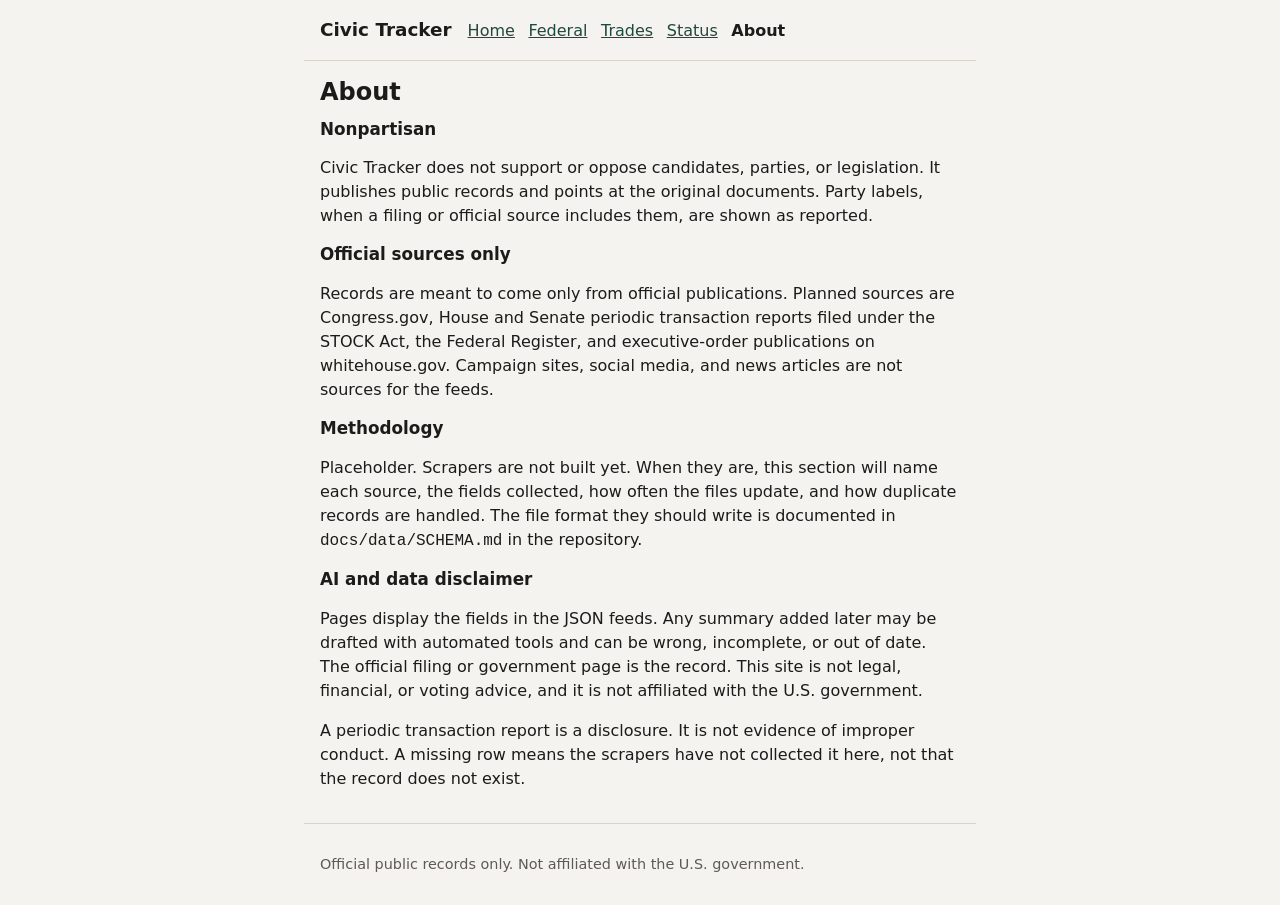
==== docs/about.html @ 80ff7482 "Add home and about pages. Home links to the feeds. About states the nonpartisan, official-sources, a" ====
<!DOCTYPE html>
<html lang="en">
<head>
  <meta charset="utf-8">
  <meta name="viewport" content="width=device-width, initial-scale=1">
  <title>About</title>
  <link rel="stylesheet" href="css/site.css">
</head>
<body data-page-title="About">
  <header class="site-header wrap">
    <a class="site-name" href="index.html" data-site-name></a>
    <nav aria-label="Primary">
      <a href="index.html">Home</a>
      <a href="federal.html">Federal</a>
      <a href="trades.html">Trades</a>
      <a href="status.html">Status</a>
      <a href="about.html" aria-current="page">About</a>
    </nav>
  </header>
  <main class="wrap">
    <h1>About</h1>

    <h2>Nonpartisan</h2>
    <p><span data-site-name></span> does not support or oppose candidates, parties, or legislation. It publishes public records and points at the original documents. Party labels, when a filing or official source includes them, are shown as reported.</p>

    <h2>Official sources only</h2>
    <p>Records are meant to come only from official publications. Planned sources are Congress.gov, House and Senate periodic transaction reports filed under the STOCK Act, the Federal Register, and executive-order publications on whitehouse.gov. Campaign sites, social media, and news articles are not sources for the feeds.</p>

    <h2>Methodology</h2>
    <p>Placeholder. Scrapers are not built yet. When they are, this section will name each source, the fields collected, how often the files update, and how duplicate records are handled. The file format they should write is documented in <code>docs/data/SCHEMA.md</code> in the repository.</p>

    <h2>AI and data disclaimer</h2>
    <p>Pages display the fields in the JSON feeds. Any summary added later may be drafted with automated tools and can be wrong, incomplete, or out of date. The official filing or government page is the record. This site is not legal, financial, or voting advice, and it is not affiliated with the U.S. government.</p>
    <p>A periodic transaction report is a disclosure. It is not evidence of improper conduct. A missing row means the scrapers have not collected it here, not that the record does not exist.</p>
  </main>
  <footer class="site-footer wrap">
    <p>Official public records only. Not affiliated with the U.S. government.</p>
  </footer>
  <script src="js/config.js"></script>
  <script src="js/common.js"></script>
</body>
</html>
---- docs/css/site.css ----
:root {
  --bg: #f4f3ef;
  --ink: #1c1b19;
  --muted: #5e5a54;
  --line: #d8d3cb;
  --card: #fff;
  --accent: #1d4a3c;
}

* {
  box-sizing: border-box;
}

body {
  margin: 0;
  font: 16px/1.5 system-ui, -apple-system, "Segoe UI", Roboto, Helvetica, Arial, sans-serif;
  color: var(--ink);
  background: var(--bg);
}

a {
  color: var(--accent);
}

a:focus-visible,
button:focus-visible,
input:focus-visible,
select:focus-visible {
  outline: 2px solid var(--accent);
  outline-offset: 2px;
}

.wrap {
  max-width: 42rem;
  margin: 0 auto;
  padding: 1rem;
}

.site-header {
  display: flex;
  flex-wrap: wrap;
  gap: 0.4rem 1rem;
  align-items: baseline;
  border-bottom: 1px solid var(--line);
}

.site-name {
  font-weight: 700;
  font-size: 1.15rem;
  color: inherit;
  text-decoration: none;
}

nav {
  display: flex;
  flex-wrap: wrap;
  gap: 0.35rem 0.85rem;
}

nav a[aria-current="page"] {
  font-weight: 700;
  color: inherit;
  text-decoration: none;
}

h1 {
  font-size: 1.5rem;
  line-height: 1.25;
  margin: 0 0 0.75rem;
}

h2 {
  font-size: 1.05rem;
  line-height: 1.3;
  margin: 0 0 0.35rem;
}

.lead,
.note,
.meta {
  color: var(--muted);
}

.filters {
  display: grid;
  gap: 0.75rem;
  margin: 1rem 0;
}

@media (min-width: 40rem) {
  .filters.cols-2 {
    grid-template-columns: 1fr 1fr;
  }

  .filters .wide {
    grid-column: 1 / -1;
  }
}

label {
  display: grid;
  gap: 0.25rem;
  font-size: 0.9rem;
}

input,
select {
  font: inherit;
  width: 100%;
  padding: 0.45rem 0.5rem;
  border: 1px solid var(--line);
  border-radius: 2px;
  background: #fff;
  color: inherit;
}

.card,
.empty {
  background: var(--card);
  border: 1px solid var(--line);
  padding: 0.75rem 1rem;
  margin: 0.75rem 0;
}

.empty {
  border-style: dashed;
}

.link-list {
  padding-left: 1.2rem;
}

table {
  width: 100%;
  border-collapse: collapse;
  background: #fff;
  font-size: 0.95rem;
}

th,
td {
  text-align: left;
  vertical-align: top;
  padding: 0.45rem 0.5rem;
  border-bottom: 1px solid var(--line);
}

.site-footer {
  border-top: 1px solid var(--line);
  color: var(--muted);
  font-size: 0.9rem;
}

.error {
  color: #8a2a22;
}
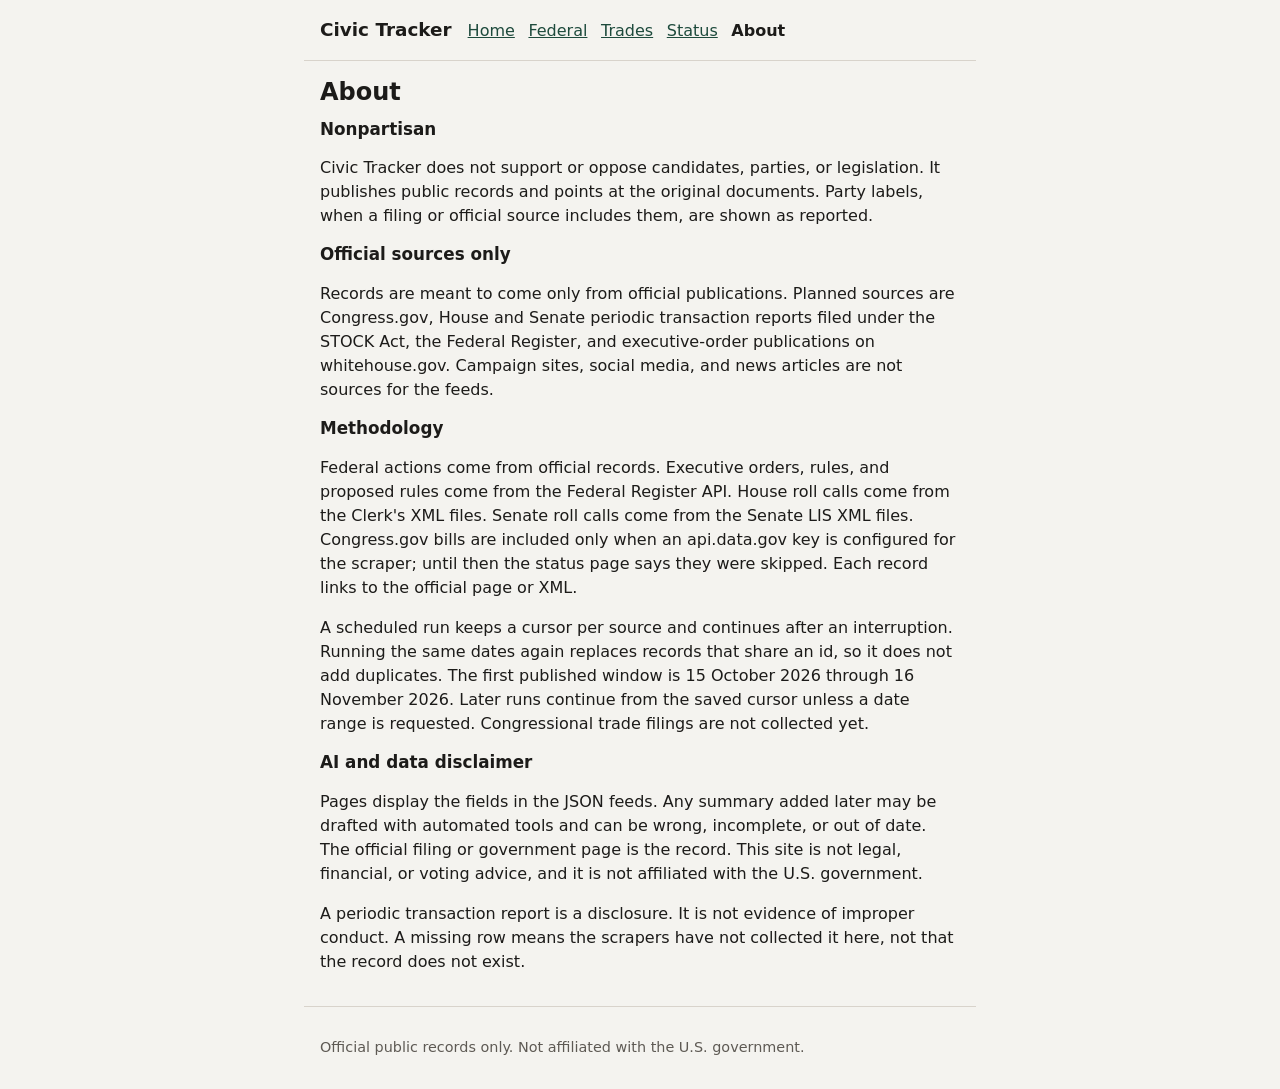
==== commit a48ad155: "MILESTONE: federal actions scraper, live-tested. Collect Federal Register rules and executive orders" ====
--- a/docs/about.html
+++ b/docs/about.html
@@ -5,6 +5,7 @@
   <meta name="viewport" content="width=device-width, initial-scale=1">
   <title>About</title>
   <link rel="stylesheet" href="css/site.css">
+  <link rel="icon" href="favicon.svg" type="image/svg+xml">
 </head>
 <body data-page-title="About">
   <header class="site-header wrap">
@@ -18,6 +19,7 @@
     </nav>
   </header>
   <main class="wrap">
+    <noscript><p class="empty">JavaScript is required to fill in the site name.</p></noscript>
     <h1>About</h1>
 
     <h2>Nonpartisan</h2>
@@ -27,7 +29,8 @@
     <p>Records are meant to come only from official publications. Planned sources are Congress.gov, House and Senate periodic transaction reports filed under the STOCK Act, the Federal Register, and executive-order publications on whitehouse.gov. Campaign sites, social media, and news articles are not sources for the feeds.</p>
 
     <h2>Methodology</h2>
-    <p>Placeholder. Scrapers are not built yet. When they are, this section will name each source, the fields collected, how often the files update, and how duplicate records are handled. The file format they should write is documented in <code>docs/data/SCHEMA.md</code> in the repository.</p>
+    <p>Federal actions come from official records. Executive orders, rules, and proposed rules come from the Federal Register API. House roll calls come from the Clerk's XML files. Senate roll calls come from the Senate LIS XML files. Congress.gov bills are included only when an api.data.gov key is configured for the scraper; until then the status page says they were skipped. Each record links to the official page or XML.</p>
+    <p>A scheduled run keeps a cursor per source and continues after an interruption. Running the same dates again replaces records that share an id, so it does not add duplicates. The first published window is 15 October 2026 through 16 November 2026. Later runs continue from the saved cursor unless a date range is requested. Congressional trade filings are not collected yet.</p>
 
     <h2>AI and data disclaimer</h2>
     <p>Pages display the fields in the JSON feeds. Any summary added later may be drafted with automated tools and can be wrong, incomplete, or out of date. The official filing or government page is the record. This site is not legal, financial, or voting advice, and it is not affiliated with the U.S. government.</p>
--- a/docs/css/site.css
+++ b/docs/css/site.css
@@ -20,6 +20,10 @@
 
 a {
   color: var(--accent);
+}
+
+code {
+  overflow-wrap: anywhere;
 }
 
 a:focus-visible,
@@ -91,10 +95,6 @@
   .filters.cols-2 {
     grid-template-columns: 1fr 1fr;
   }
-
-  .filters .wide {
-    grid-column: 1 / -1;
-  }
 }
 
 label {
@@ -130,6 +130,10 @@
   padding-left: 1.2rem;
 }
 
+.table-scroll {
+  overflow-x: auto;
+}
+
 table {
   width: 100%;
   border-collapse: collapse;
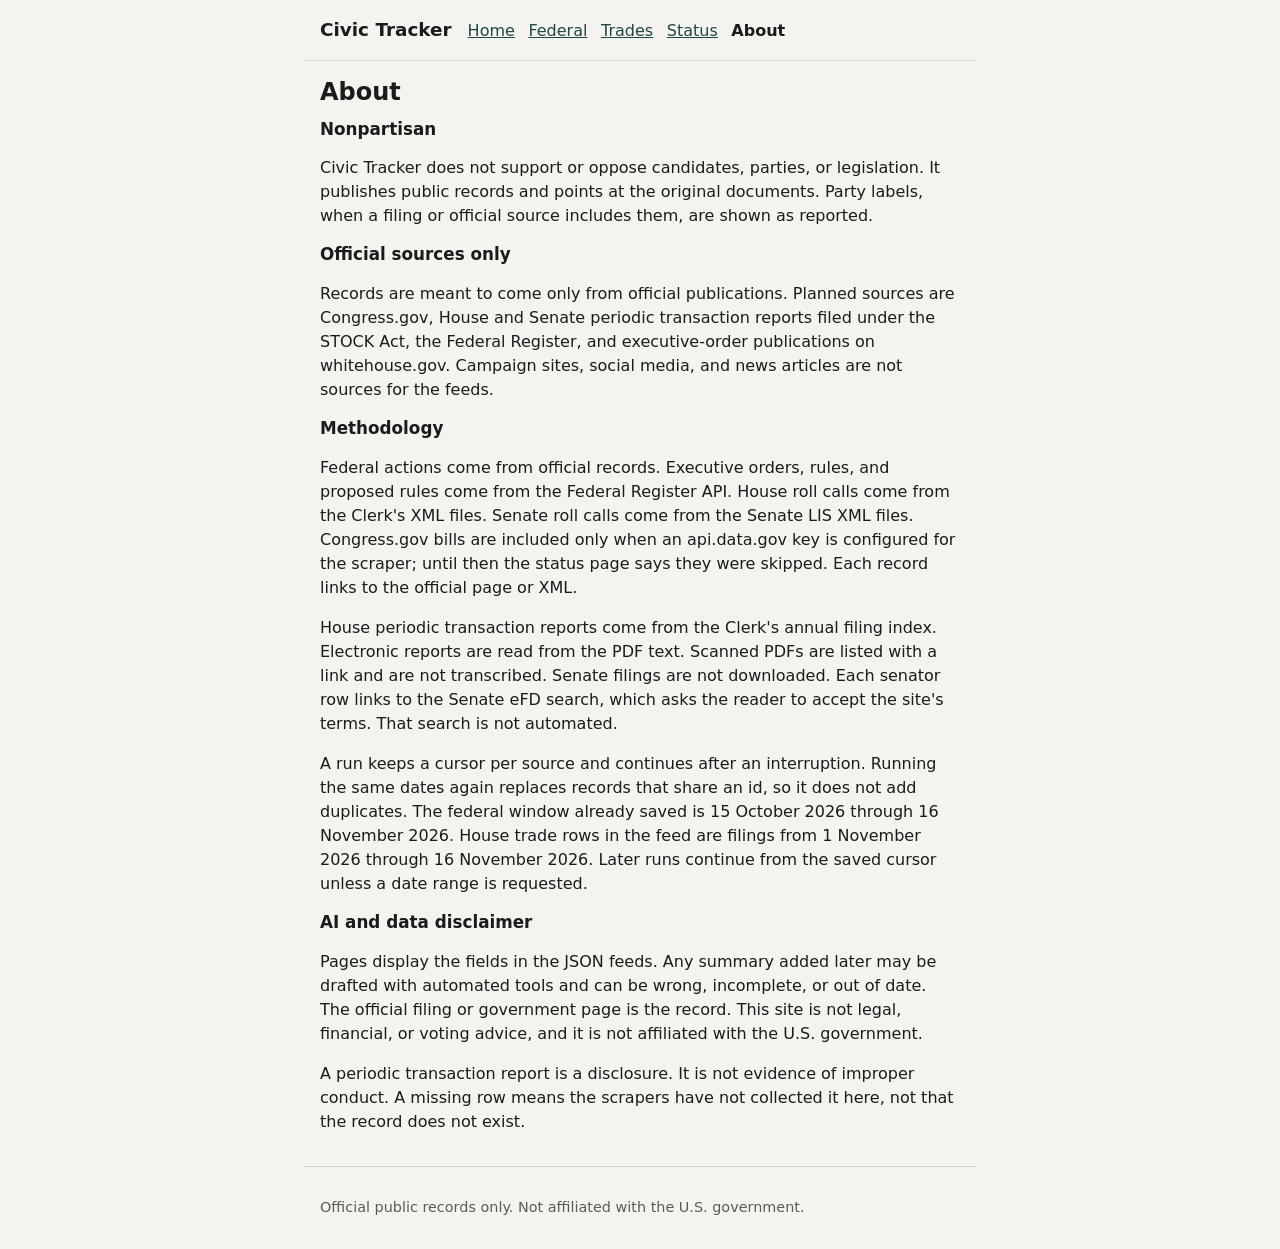
==== commit 578dc224: "Add House trade filings and Senate eFD links. Electronic House periodic transaction reports are pars" ====
--- a/docs/about.html
+++ b/docs/about.html
@@ -30,7 +30,8 @@
 
     <h2>Methodology</h2>
     <p>Federal actions come from official records. Executive orders, rules, and proposed rules come from the Federal Register API. House roll calls come from the Clerk's XML files. Senate roll calls come from the Senate LIS XML files. Congress.gov bills are included only when an api.data.gov key is configured for the scraper; until then the status page says they were skipped. Each record links to the official page or XML.</p>
-    <p>A scheduled run keeps a cursor per source and continues after an interruption. Running the same dates again replaces records that share an id, so it does not add duplicates. The first published window is 15 October 2026 through 16 November 2026. Later runs continue from the saved cursor unless a date range is requested. Congressional trade filings are not collected yet.</p>
+    <p>House periodic transaction reports come from the Clerk's annual filing index. Electronic reports are read from the PDF text. Scanned PDFs are listed with a link and are not transcribed. Senate filings are not downloaded. Each senator row links to the Senate eFD search, which asks the reader to accept the site's terms. That search is not automated.</p>
+    <p>A run keeps a cursor per source and continues after an interruption. Running the same dates again replaces records that share an id, so it does not add duplicates. The federal window already saved is 15 October 2026 through 16 November 2026. House trade rows in the feed are filings from 1 November 2026 through 16 November 2026. Later runs continue from the saved cursor unless a date range is requested.</p>
 
     <h2>AI and data disclaimer</h2>
     <p>Pages display the fields in the JSON feeds. Any summary added later may be drafted with automated tools and can be wrong, incomplete, or out of date. The official filing or government page is the record. This site is not legal, financial, or voting advice, and it is not affiliated with the U.S. government.</p>
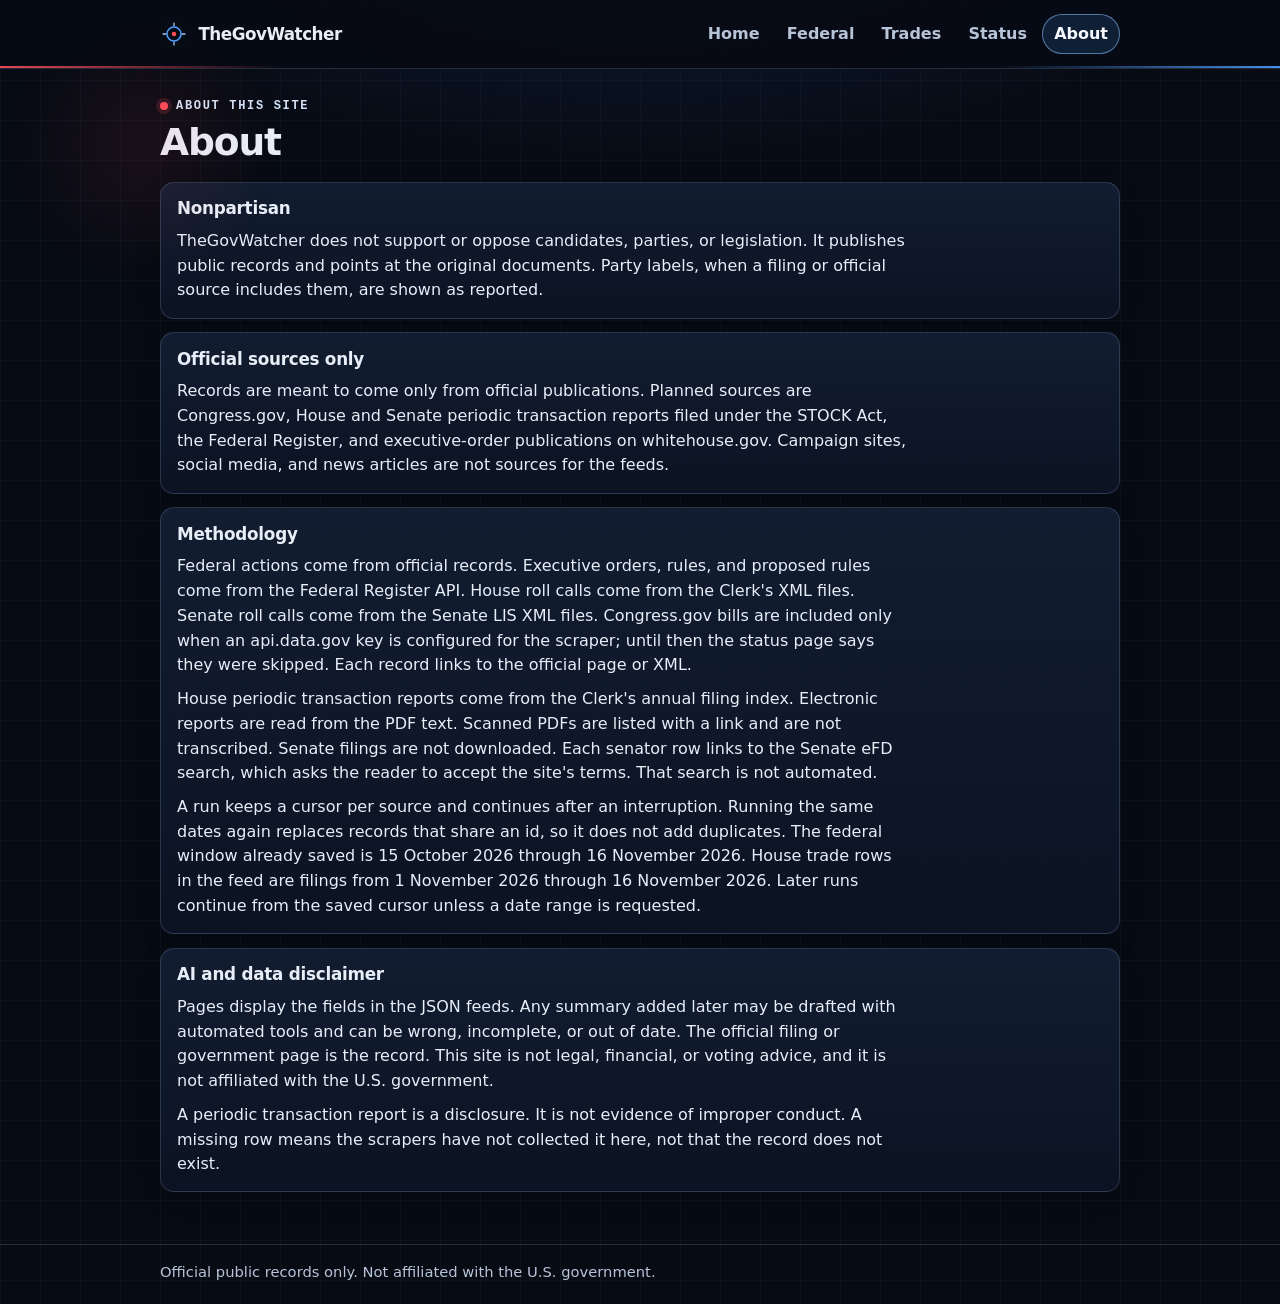
==== commit e30b7507: "Redesign the public site with a dark TheGovWatcher theme. Add a sticky header, mobile menu, and high" ====
--- a/docs/about.html
+++ b/docs/about.html
@@ -3,44 +3,67 @@
 <head>
   <meta charset="utf-8">
   <meta name="viewport" content="width=device-width, initial-scale=1">
+  <meta name="color-scheme" content="dark">
+  <meta name="theme-color" content="#070b14">
   <title>About</title>
   <link rel="stylesheet" href="css/site.css">
   <link rel="icon" href="favicon.svg" type="image/svg+xml">
 </head>
 <body data-page-title="About">
-  <header class="site-header wrap">
-    <a class="site-name" href="index.html" data-site-name></a>
-    <nav aria-label="Primary">
-      <a href="index.html">Home</a>
-      <a href="federal.html">Federal</a>
-      <a href="trades.html">Trades</a>
-      <a href="status.html">Status</a>
-      <a href="about.html" aria-current="page">About</a>
-    </nav>
+  <a class="skip-link" href="#main">Skip to content</a>
+  <header class="site-header">
+    <div class="shell bar">
+      <a class="brand" href="index.html">
+        <img class="brand-mark" src="favicon.svg" alt="" width="28" height="28">
+        <span class="site-name" data-site-name>TheGovWatcher</span>
+      </a>
+      <button class="nav-toggle" type="button" aria-expanded="false" aria-controls="site-nav">
+        <span class="nav-toggle-icon" aria-hidden="true"><span></span><span></span><span></span></span>
+        <span class="label-closed">Menu</span>
+        <span class="label-open">Close</span>
+      </button>
+      <nav id="site-nav" aria-label="Primary">
+        <a href="index.html">Home</a>
+        <a href="federal.html">Federal</a>
+        <a href="trades.html">Trades</a>
+        <a href="status.html">Status</a>
+        <a href="about.html" aria-current="page">About</a>
+      </nav>
+    </div>
   </header>
-  <main class="wrap">
+  <main id="main" class="shell" tabindex="-1">
     <noscript><p class="empty">JavaScript is required to fill in the site name.</p></noscript>
+    <p class="eyebrow"><span class="dot" aria-hidden="true"></span> About this site</p>
     <h1>About</h1>
-
-    <h2>Nonpartisan</h2>
-    <p><span data-site-name></span> does not support or oppose candidates, parties, or legislation. It publishes public records and points at the original documents. Party labels, when a filing or official source includes them, are shown as reported.</p>
-
-    <h2>Official sources only</h2>
-    <p>Records are meant to come only from official publications. Planned sources are Congress.gov, House and Senate periodic transaction reports filed under the STOCK Act, the Federal Register, and executive-order publications on whitehouse.gov. Campaign sites, social media, and news articles are not sources for the feeds.</p>
-
-    <h2>Methodology</h2>
-    <p>Federal actions come from official records. Executive orders, rules, and proposed rules come from the Federal Register API. House roll calls come from the Clerk's XML files. Senate roll calls come from the Senate LIS XML files. Congress.gov bills are included only when an api.data.gov key is configured for the scraper; until then the status page says they were skipped. Each record links to the official page or XML.</p>
-    <p>House periodic transaction reports come from the Clerk's annual filing index. Electronic reports are read from the PDF text. Scanned PDFs are listed with a link and are not transcribed. Senate filings are not downloaded. Each senator row links to the Senate eFD search, which asks the reader to accept the site's terms. That search is not automated.</p>
-    <p>A run keeps a cursor per source and continues after an interruption. Running the same dates again replaces records that share an id, so it does not add duplicates. The federal window already saved is 15 October 2026 through 16 November 2026. House trade rows in the feed are filings from 1 November 2026 through 16 November 2026. Later runs continue from the saved cursor unless a date range is requested.</p>
-
-    <h2>AI and data disclaimer</h2>
-    <p>Pages display the fields in the JSON feeds. Any summary added later may be drafted with automated tools and can be wrong, incomplete, or out of date. The official filing or government page is the record. This site is not legal, financial, or voting advice, and it is not affiliated with the U.S. government.</p>
-    <p>A periodic transaction report is a disclosure. It is not evidence of improper conduct. A missing row means the scrapers have not collected it here, not that the record does not exist.</p>
+    <div class="panels">
+      <section class="panel">
+        <h2>Nonpartisan</h2>
+        <p><span data-site-name>TheGovWatcher</span> does not support or oppose candidates, parties, or legislation. It publishes public records and points at the original documents. Party labels, when a filing or official source includes them, are shown as reported.</p>
+      </section>
+      <section class="panel">
+        <h2>Official sources only</h2>
+        <p>Records are meant to come only from official publications. Planned sources are Congress.gov, House and Senate periodic transaction reports filed under the STOCK Act, the Federal Register, and executive-order publications on whitehouse.gov. Campaign sites, social media, and news articles are not sources for the feeds.</p>
+      </section>
+      <section class="panel">
+        <h2>Methodology</h2>
+        <p>Federal actions come from official records. Executive orders, rules, and proposed rules come from the Federal Register API. House roll calls come from the Clerk's XML files. Senate roll calls come from the Senate LIS XML files. Congress.gov bills are included only when an api.data.gov key is configured for the scraper; until then the status page says they were skipped. Each record links to the official page or XML.</p>
+        <p>House periodic transaction reports come from the Clerk's annual filing index. Electronic reports are read from the PDF text. Scanned PDFs are listed with a link and are not transcribed. Senate filings are not downloaded. Each senator row links to the Senate eFD search, which asks the reader to accept the site's terms. That search is not automated.</p>
+        <p>A run keeps a cursor per source and continues after an interruption. Running the same dates again replaces records that share an id, so it does not add duplicates. The federal window already saved is 15 October 2026 through 16 November 2026. House trade rows in the feed are filings from 1 November 2026 through 16 November 2026. Later runs continue from the saved cursor unless a date range is requested.</p>
+      </section>
+      <section class="panel">
+        <h2>AI and data disclaimer</h2>
+        <p>Pages display the fields in the JSON feeds. Any summary added later may be drafted with automated tools and can be wrong, incomplete, or out of date. The official filing or government page is the record. This site is not legal, financial, or voting advice, and it is not affiliated with the U.S. government.</p>
+        <p>A periodic transaction report is a disclosure. It is not evidence of improper conduct. A missing row means the scrapers have not collected it here, not that the record does not exist.</p>
+      </section>
+    </div>
   </main>
-  <footer class="site-footer wrap">
-    <p>Official public records only. Not affiliated with the U.S. government.</p>
+  <footer class="site-footer">
+    <div class="shell">
+      <p>Official public records only. Not affiliated with the U.S. government.</p>
+    </div>
   </footer>
   <script src="js/config.js"></script>
   <script src="js/common.js"></script>
+  <script src="js/nav.js"></script>
 </body>
 </html>
--- a/docs/css/site.css
+++ b/docs/css/site.css
@@ -1,25 +1,58 @@
 :root {
-  --bg: #f4f3ef;
-  --ink: #1c1b19;
-  --muted: #5e5a54;
-  --line: #d8d3cb;
-  --card: #fff;
-  --accent: #1d4a3c;
+  --bg: #070b14;
+  --bg-elev: #10192b;
+  --bg-card: #101a2c;
+  --ink: #e8eef8;
+  --muted: #b7c4d8;
+  --line: rgba(158, 186, 224, 0.2);
+  --line-strong: rgba(168, 198, 236, 0.38);
+  --blue: #8ec5ff;
+  --blue-deep: #4c9dff;
+  --blue-dim: rgba(76, 157, 255, 0.14);
+  --red: #ff4d5a;
+  --focus: #b9dcff;
+  --header-h: 4.25rem;
+  --sans: "Segoe UI", system-ui, -apple-system, Roboto, Helvetica, Arial, sans-serif;
+  --mono: ui-monospace, "Cascadia Mono", "Cascadia Code", "Segoe UI Mono", Consolas, "Liberation Mono", monospace;
+  color-scheme: dark;
 }
 
 * {
   box-sizing: border-box;
 }
 
+html {
+  scroll-behavior: smooth;
+}
+
 body {
   margin: 0;
-  font: 16px/1.5 system-ui, -apple-system, "Segoe UI", Roboto, Helvetica, Arial, sans-serif;
+  min-height: 100vh;
+  display: flex;
+  flex-direction: column;
+  font: 16px/1.55 var(--sans);
   color: var(--ink);
-  background: var(--bg);
+  background-color: var(--bg);
+  background-image:
+    linear-gradient(rgba(120, 160, 210, 0.045) 1px, transparent 1px),
+    linear-gradient(90deg, rgba(120, 160, 210, 0.045) 1px, transparent 1px),
+    radial-gradient(ellipse 90% 42% at 50% -12%, rgba(46, 98, 186, 0.28), transparent 58%);
+  background-size: 40px 40px, 40px 40px, auto;
+}
+
+body::before {
+  content: "";
+  position: fixed;
+  inset: 0 auto auto 0;
+  width: 18rem;
+  height: 18rem;
+  background: radial-gradient(circle, rgba(255, 77, 90, 0.08), transparent 68%);
+  pointer-events: none;
 }
 
 a {
-  color: var(--accent);
+  color: var(--blue);
+  text-underline-offset: 0.16em;
 }
 
 code {
@@ -29,54 +62,192 @@
 a:focus-visible,
 button:focus-visible,
 input:focus-visible,
-select:focus-visible {
-  outline: 2px solid var(--accent);
+select:focus-visible,
+.skip-link:focus {
+  outline: 2px solid var(--focus);
   outline-offset: 2px;
 }
 
-.wrap {
-  max-width: 42rem;
-  margin: 0 auto;
-  padding: 1rem;
+.skip-link {
+  position: absolute;
+  left: 0.75rem;
+  top: -3.5rem;
+  z-index: 80;
+  padding: 0.5rem 0.75rem;
+  background: #f4f8ff;
+  color: #07101c;
+  font-weight: 700;
+  text-decoration: none;
+  border-radius: 8px;
+}
+
+.skip-link:focus {
+  top: 0.55rem;
+}
+
+.shell {
+  width: min(960px, calc(100% - 2rem));
+  margin-inline: auto;
 }
 
 .site-header {
+  position: sticky;
+  top: 0;
+  z-index: 40;
+  background: rgba(7, 11, 20, 0.9);
+  border-bottom: 1px solid var(--line);
+  backdrop-filter: blur(16px);
+}
+
+.site-header::after {
+  content: "";
+  position: absolute;
+  left: 0;
+  right: 0;
+  bottom: 0;
+  height: 2px;
+  background: linear-gradient(90deg, var(--red), transparent 22%, transparent 78%, var(--blue-deep));
+  opacity: 0.9;
+  pointer-events: none;
+}
+
+.bar {
+  position: relative;
   display: flex;
-  flex-wrap: wrap;
-  gap: 0.4rem 1rem;
-  align-items: baseline;
-  border-bottom: 1px solid var(--line);
-}
-
-.site-name {
+  align-items: center;
+  justify-content: space-between;
+  gap: 1rem;
+  min-height: var(--header-h);
+}
+
+.brand {
+  display: inline-flex;
+  align-items: center;
+  gap: 0.65rem;
+  min-height: 2.75rem;
+  color: var(--ink);
   font-weight: 700;
-  font-size: 1.15rem;
-  color: inherit;
+  font-size: 1.05rem;
+  letter-spacing: -0.03em;
   text-decoration: none;
+}
+
+.brand-mark {
+  width: 1.75rem;
+  height: 1.75rem;
+  display: block;
+  flex: none;
+}
+
+.nav-toggle {
+  display: none;
+  align-items: center;
+  gap: 0.5rem;
+  min-height: 2.75rem;
+  padding: 0.35rem 0.8rem;
+  border: 1px solid var(--line-strong);
+  border-radius: 999px;
+  background: rgba(16, 26, 44, 0.8);
+  color: var(--ink);
+  font: inherit;
+  font-size: 0.95rem;
+  cursor: pointer;
+}
+
+.nav-toggle-icon {
+  display: grid;
+  gap: 4px;
+  width: 1rem;
+}
+
+.nav-toggle-icon span {
+  display: block;
+  height: 2px;
+  background: var(--ink);
+  border-radius: 1px;
+}
+
+.label-open {
+  display: none;
+}
+
+.site-header.is-open .label-closed {
+  display: none;
+}
+
+.site-header.is-open .label-open {
+  display: inline;
 }
 
 nav {
   display: flex;
   flex-wrap: wrap;
-  gap: 0.35rem 0.85rem;
+  align-items: center;
+  gap: 0.2rem;
+}
+
+nav a {
+  color: var(--muted);
+  text-decoration: none;
+  padding: 0.45rem 0.75rem;
+  border-radius: 999px;
+  font-weight: 600;
+}
+
+nav a:hover {
+  color: var(--ink);
+  background: rgba(255, 255, 255, 0.05);
 }
 
 nav a[aria-current="page"] {
-  font-weight: 700;
-  color: inherit;
-  text-decoration: none;
+  color: #f5f9ff;
+  background: var(--blue-dim);
+  box-shadow: inset 0 0 0 1px rgba(142, 197, 255, 0.55);
+}
+
+main {
+  flex: 1;
+  padding: 1.75rem 0 3.25rem;
+}
+
+main:focus {
+  outline: none;
 }
 
 h1 {
-  font-size: 1.5rem;
-  line-height: 1.25;
-  margin: 0 0 0.75rem;
+  font-size: clamp(1.75rem, 3.4vw, 2.35rem);
+  line-height: 1.15;
+  letter-spacing: -0.03em;
+  margin: 0.35rem 0 0.75rem;
 }
 
 h2 {
   font-size: 1.05rem;
-  line-height: 1.3;
-  margin: 0 0 0.35rem;
+  line-height: 1.35;
+  letter-spacing: -0.015em;
+  margin: 0 0 0.4rem;
+}
+
+.eyebrow {
+  display: flex;
+  align-items: center;
+  gap: 0.5rem;
+  margin: 0;
+  color: #d5e4f8;
+  font-family: var(--mono);
+  font-size: 0.75rem;
+  font-weight: 600;
+  letter-spacing: 0.14em;
+  text-transform: uppercase;
+}
+
+.dot {
+  width: 0.5rem;
+  height: 0.5rem;
+  border-radius: 50%;
+  background: var(--red);
+  box-shadow: 0 0 0 4px rgba(255, 77, 90, 0.16);
+  animation: pulse 2.6s ease-out infinite;
 }
 
 .lead,
@@ -85,59 +256,291 @@
   color: var(--muted);
 }
 
+.lead {
+  font-size: 1.05rem;
+  max-width: 68ch;
+}
+
+.note {
+  margin: 0.35rem 0 0;
+}
+
+.page-status {
+  display: flex;
+  flex-wrap: wrap;
+  align-items: center;
+  gap: 0.45rem 0.75rem;
+  margin-top: 0.85rem;
+}
+
+.hero {
+  padding-bottom: 0.5rem;
+}
+
+.feeds h2 {
+  margin: 1.5rem 0 0.8rem;
+  font-size: 0.78rem;
+  font-family: var(--mono);
+  font-weight: 650;
+  letter-spacing: 0.14em;
+  text-transform: uppercase;
+  color: #d5e4f8;
+}
+
+.feed-grid {
+  list-style: none;
+  display: grid;
+  grid-template-columns: repeat(auto-fit, minmax(14.5rem, 1fr));
+  gap: 0.85rem;
+  margin: 0 0 1.25rem;
+  padding: 0;
+}
+
+.feed-card {
+  display: flex;
+  flex-direction: column;
+  align-items: flex-start;
+  gap: 0.4rem;
+  height: 100%;
+  min-height: 9.5rem;
+  padding: 1rem 1rem 0.95rem;
+  border: 1px solid var(--line-strong);
+  border-radius: 14px;
+  background:
+    linear-gradient(180deg, rgba(22, 36, 62, 0.95), rgba(12, 20, 36, 0.95));
+  color: var(--ink);
+  text-decoration: none;
+  box-shadow: 0 12px 32px rgba(0, 0, 0, 0.22);
+}
+
+.feed-card:hover {
+  border-color: rgba(142, 197, 255, 0.7);
+  transform: translateY(-2px);
+}
+
+.feed-index {
+  font-family: var(--mono);
+  font-size: 0.75rem;
+  letter-spacing: 0.08em;
+  color: var(--blue);
+}
+
+.feed-grid li:nth-child(2) .feed-index {
+  color: #ff9aa3;
+}
+
+.feed-title {
+  font-size: 1.08rem;
+  font-weight: 700;
+  letter-spacing: -0.02em;
+}
+
+.feed-copy {
+  color: var(--muted);
+}
+
+.feed-card::after {
+  content: "";
+  width: 0.45rem;
+  height: 0.45rem;
+  margin-top: auto;
+  border-top: 2px solid var(--blue);
+  border-right: 2px solid var(--blue);
+  transform: rotate(45deg);
+}
+
 .filters {
   display: grid;
-  gap: 0.75rem;
-  margin: 1rem 0;
-}
-
-@media (min-width: 40rem) {
-  .filters.cols-2 {
-    grid-template-columns: 1fr 1fr;
-  }
+  grid-template-columns: repeat(auto-fit, minmax(13rem, 1fr));
+  gap: 0.85rem 1rem;
+  margin: 1.15rem 0 1rem;
+  padding: 0.95rem;
+  border: 1px solid var(--line-strong);
+  border-radius: 14px;
+  background: rgba(14, 22, 38, 0.94);
+  box-shadow: 0 10px 28px rgba(0, 0, 0, 0.22);
+}
+
+.filters-heading {
+  grid-column: 1 / -1;
+  margin: 0;
+  color: #d5e4f8;
+  font-family: var(--mono);
+  font-size: 0.72rem;
+  font-weight: 650;
+  letter-spacing: 0.14em;
+  text-transform: uppercase;
 }
 
 label {
   display: grid;
-  gap: 0.25rem;
-  font-size: 0.9rem;
+  gap: 0.35rem;
+  color: #d5e4f8;
+  font-size: 0.92rem;
+  font-weight: 650;
 }
 
 input,
 select {
   font: inherit;
   width: 100%;
-  padding: 0.45rem 0.5rem;
+  min-height: 2.75rem;
+  padding: 0.5rem 0.7rem;
+  border: 1px solid var(--line-strong);
+  border-radius: 10px;
+  background: #0b1220;
+  color: var(--ink);
+}
+
+input::placeholder {
+  color: #9aadc4;
+  opacity: 1;
+}
+
+select {
+  cursor: pointer;
+}
+
+.result-count {
+  grid-column: 1 / -1;
+  justify-self: start;
+  margin: 0;
+  padding: 0.2rem 0.65rem;
+  border: 1px solid rgba(142, 197, 255, 0.4);
+  border-radius: 999px;
+  background: var(--blue-dim);
+  color: #e7f2ff;
+  font-family: var(--mono);
+  font-size: 0.78rem;
+  letter-spacing: 0.03em;
+}
+
+.result-count:empty {
+  display: none;
+}
+
+#feed {
+  display: grid;
+  gap: 0.75rem;
+}
+
+.card,
+.empty,
+.panel {
+  background: linear-gradient(180deg, rgba(18, 30, 50, 0.96), rgba(12, 20, 36, 0.96));
   border: 1px solid var(--line);
-  border-radius: 2px;
-  background: #fff;
-  color: inherit;
-}
-
-.card,
+  border-radius: 14px;
+  padding: 0.9rem 1rem;
+  box-shadow: 0 8px 24px rgba(0, 0, 0, 0.16);
+}
+
+.card {
+  border-left: 3px solid rgba(142, 197, 255, 0.45);
+}
+
+.card[data-kind="vote"],
+.card[data-chamber="senate"] {
+  border-left-color: var(--blue-deep);
+}
+
+.card[data-kind="executive_order"],
+.card[data-chamber="house"] {
+  border-left-color: var(--red);
+}
+
+.card[data-kind="federal_register"] {
+  border-left-color: #7f93b0;
+}
+
+.card[data-kind="bill"] {
+  border-left-color: #7dcea0;
+}
+
+.card h2 {
+  font-size: 1.02rem;
+}
+
+.card h2 a {
+  color: var(--ink);
+  text-decoration: none;
+}
+
+.card h2 a:hover {
+  color: #fff;
+  text-decoration: underline;
+}
+
+.card p {
+  margin: 0.35rem 0 0;
+  overflow-wrap: break-word;
+}
+
+.card .meta {
+  margin-top: 0.45rem;
+  font-family: var(--mono);
+  font-size: 0.78rem;
+  line-height: 1.45;
+  color: #c5d3e6;
+}
+
+.card > a {
+  display: inline-flex;
+  margin-top: 0.7rem;
+  color: #e7f2ff;
+  font-weight: 700;
+  text-decoration: none;
+  border-bottom: 1px solid rgba(142, 197, 255, 0.7);
+}
+
+.card > a:hover {
+  color: #fff;
+  border-bottom-color: var(--red);
+}
+
 .empty {
-  background: var(--card);
-  border: 1px solid var(--line);
-  padding: 0.75rem 1rem;
-  margin: 0.75rem 0;
-}
-
-.empty {
+  margin: 0;
   border-style: dashed;
-}
-
-.link-list {
-  padding-left: 1.2rem;
+  color: var(--muted);
+}
+
+.panels {
+  display: grid;
+  gap: 0.85rem;
+  margin-top: 1.1rem;
+}
+
+.panel h2 {
+  margin-bottom: 0.55rem;
+}
+
+.panel p {
+  margin: 0.55rem 0 0;
+  max-width: 72ch;
+}
+
+.panel p:first-of-type {
+  margin-top: 0;
+}
+
+.scroll-hint {
+  display: none;
+  margin: 1rem 0 0.45rem;
+  color: var(--muted);
+  font-size: 0.85rem;
 }
 
 .table-scroll {
   overflow-x: auto;
+  border: 1px solid var(--line-strong);
+  border-radius: 14px;
+  background: var(--bg-card);
 }
 
 table {
   width: 100%;
+  min-width: 40rem;
   border-collapse: collapse;
-  background: #fff;
+  background: transparent;
   font-size: 0.95rem;
 }
 
@@ -145,16 +548,184 @@
 td {
   text-align: left;
   vertical-align: top;
-  padding: 0.45rem 0.5rem;
+  padding: 0.7rem 0.8rem;
   border-bottom: 1px solid var(--line);
+  overflow-wrap: break-word;
+}
+
+th:nth-child(2),
+td:nth-child(2),
+th:nth-child(3),
+td:nth-child(3) {
+  white-space: nowrap;
+}
+
+th {
+  background: #162338;
+  color: #d5e4f8;
+  font-family: var(--mono);
+  font-size: 0.72rem;
+  font-weight: 650;
+  letter-spacing: 0.08em;
+  text-transform: uppercase;
+}
+
+tbody tr:last-child td {
+  border-bottom: 0;
+}
+
+tbody tr:hover td {
+  background: rgba(76, 157, 255, 0.07);
+}
+
+td.has-error {
+  color: #ffc1c6;
 }
 
 .site-footer {
   border-top: 1px solid var(--line);
   color: var(--muted);
-  font-size: 0.9rem;
+  font-size: 0.92rem;
+}
+
+.site-footer .shell {
+  padding: 1rem 0 1.25rem;
+}
+
+.site-footer p {
+  margin: 0;
 }
 
 .error {
-  color: #8a2a22;
-}
+  color: #ffb4ba;
+}
+
+@media (min-width: 1000px) {
+  .filters.wide {
+    grid-template-columns: repeat(5, minmax(0, 1fr));
+  }
+}
+
+@media (min-width: 760px) and (min-height: 640px) {
+  .filters {
+    position: sticky;
+    top: calc(var(--header-h) + 0.6rem);
+    z-index: 20;
+    backdrop-filter: blur(14px);
+  }
+}
+
+@media (max-width: 699px) {
+  .shell {
+    width: min(960px, calc(100% - 1.25rem));
+  }
+
+  .nav-toggle {
+    display: inline-flex;
+  }
+
+  nav {
+    display: none;
+    position: absolute;
+    top: calc(100% + 0.4rem);
+    left: 0;
+    right: 0;
+    z-index: 30;
+    flex-direction: column;
+    align-items: stretch;
+    padding: 0.45rem;
+    border: 1px solid var(--line-strong);
+    border-radius: 14px;
+    background: #0c1424;
+    box-shadow: 0 18px 40px rgba(0, 0, 0, 0.55);
+  }
+
+  .site-header.is-open nav {
+    display: flex;
+  }
+
+  .scroll-hint {
+    display: block;
+  }
+
+  nav a {
+    padding: 0.8rem 0.85rem;
+    border-radius: 10px;
+  }
+}
+
+@media (forced-colors: active) {
+  a:focus-visible,
+  button:focus-visible,
+  input:focus-visible,
+  select:focus-visible,
+  .skip-link:focus {
+    outline: 2px solid Highlight;
+  }
+}
+
+@media (prefers-reduced-motion: reduce) {
+  html {
+    scroll-behavior: auto;
+  }
+
+  .dot,
+  .feed-card {
+    animation: none;
+    transition: none;
+  }
+
+  .feed-card:hover {
+    transform: none;
+  }
+}
+
+@media print {
+  body {
+    display: block;
+    color: #111;
+    background: #fff;
+  }
+
+  body::before,
+  .nav-toggle,
+  .skip-link,
+  .site-header::after {
+    display: none;
+  }
+
+  .site-header {
+    position: static;
+    background: #fff;
+  }
+
+  .card,
+  .panel,
+  .feed-card,
+  .table-scroll,
+  .filters {
+    box-shadow: none;
+    background: #fff;
+    color: #111;
+  }
+
+  a,
+  nav a,
+  .card h2 a {
+    color: #000;
+  }
+}
+
+@keyframes pulse {
+  0% {
+    box-shadow: 0 0 0 0 rgba(255, 77, 90, 0.38);
+  }
+
+  70% {
+    box-shadow: 0 0 0 7px rgba(255, 77, 90, 0);
+  }
+
+  100% {
+    box-shadow: 0 0 0 0 rgba(255, 77, 90, 0);
+  }
+}
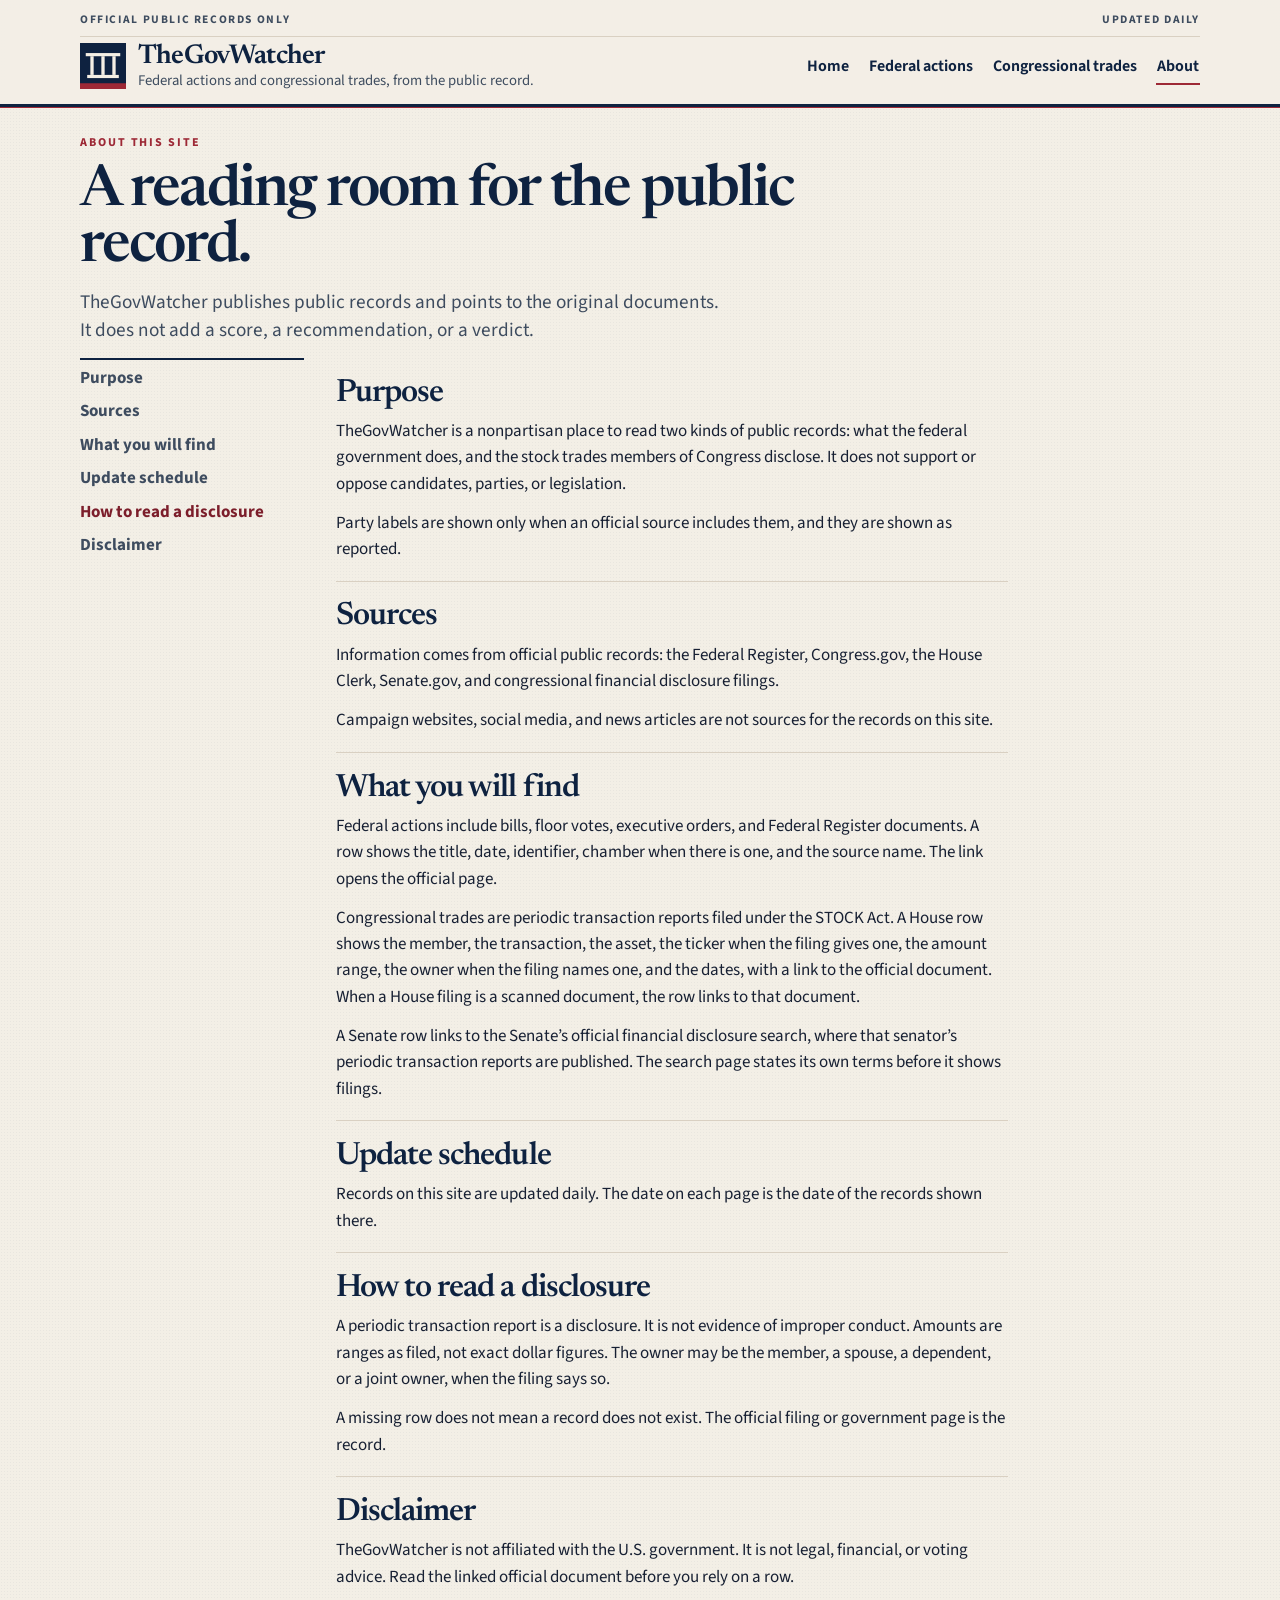
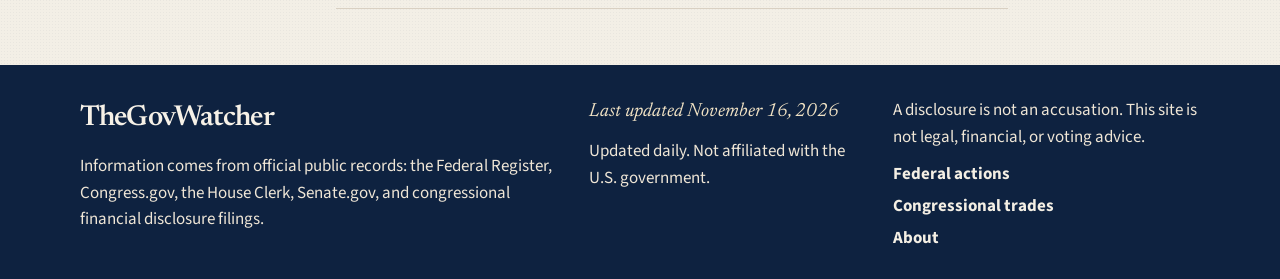
==== commit 13b10848: "Redesign the public site as a light civic publication. Give TheGovWatcher a readable masthead, live " ====
--- a/docs/about.html
+++ b/docs/about.html
@@ -3,67 +3,119 @@
 <head>
   <meta charset="utf-8">
   <meta name="viewport" content="width=device-width, initial-scale=1">
-  <meta name="color-scheme" content="dark">
-  <meta name="theme-color" content="#070b14">
-  <title>About</title>
+  <title>About · TheGovWatcher</title>
+  <meta name="description" content="What TheGovWatcher shows, where the records come from, how often they are updated, and how to read a disclosure.">
+  <meta name="theme-color" content="#0e2240">
+  <link rel="icon" href="favicon.svg" type="image/svg+xml">
   <link rel="stylesheet" href="css/site.css">
-  <link rel="icon" href="favicon.svg" type="image/svg+xml">
 </head>
-<body data-page-title="About">
-  <a class="skip-link" href="#main">Skip to content</a>
-  <header class="site-header">
-    <div class="shell bar">
+<body data-page-title="About" data-load-updated>
+  <a class="skip" href="#main">Skip to content</a>
+  <header class="masthead">
+    <div class="wrap masthead-inner">
+      <div class="utility">
+        <p>Official public records only</p>
+        <p>Updated daily</p>
+      </div>
       <a class="brand" href="index.html">
-        <img class="brand-mark" src="favicon.svg" alt="" width="28" height="28">
-        <span class="site-name" data-site-name>TheGovWatcher</span>
+        <svg class="mark" viewBox="0 0 32 32" aria-hidden="true" focusable="false">
+          <rect width="32" height="32" fill="#0e2240"/>
+          <rect y="28" width="32" height="4" fill="#9d2936"/>
+          <rect x="4" y="7" width="24" height="2.2" fill="#f4efe4"/>
+          <rect x="5" y="22.2" width="22" height="2.2" fill="#f4efe4"/>
+          <rect x="7.2" y="9.2" width="2.3" height="13" fill="#f4efe4"/>
+          <rect x="14.85" y="9.2" width="2.3" height="13" fill="#f4efe4"/>
+          <rect x="22.5" y="9.2" width="2.3" height="13" fill="#f4efe4"/>
+        </svg>
+        <span class="brand-text">
+          <span class="brand-name" data-site-name>TheGovWatcher</span>
+          <span class="brand-tag" data-site-tagline>Federal actions and congressional trades, from the public record.</span>
+        </span>
       </a>
       <button class="nav-toggle" type="button" aria-expanded="false" aria-controls="site-nav">
-        <span class="nav-toggle-icon" aria-hidden="true"><span></span><span></span><span></span></span>
-        <span class="label-closed">Menu</span>
-        <span class="label-open">Close</span>
+        <span class="nav-toggle-bars" aria-hidden="true"></span>
+        <span class="nav-toggle-label">Menu</span>
       </button>
-      <nav id="site-nav" aria-label="Primary">
+      <nav id="site-nav" class="site-nav" aria-label="Primary">
         <a href="index.html">Home</a>
-        <a href="federal.html">Federal</a>
-        <a href="trades.html">Trades</a>
-        <a href="status.html">Status</a>
+        <a href="federal.html">Federal actions</a>
+        <a href="trades.html">Congressional trades</a>
         <a href="about.html" aria-current="page">About</a>
       </nav>
     </div>
   </header>
-  <main id="main" class="shell" tabindex="-1">
-    <noscript><p class="empty">JavaScript is required to fill in the site name.</p></noscript>
-    <p class="eyebrow"><span class="dot" aria-hidden="true"></span> About this site</p>
-    <h1>About</h1>
-    <div class="panels">
-      <section class="panel">
-        <h2>Nonpartisan</h2>
-        <p><span data-site-name>TheGovWatcher</span> does not support or oppose candidates, parties, or legislation. It publishes public records and points at the original documents. Party labels, when a filing or official source includes them, are shown as reported.</p>
-      </section>
-      <section class="panel">
-        <h2>Official sources only</h2>
-        <p>Records are meant to come only from official publications. Planned sources are Congress.gov, House and Senate periodic transaction reports filed under the STOCK Act, the Federal Register, and executive-order publications on whitehouse.gov. Campaign sites, social media, and news articles are not sources for the feeds.</p>
-      </section>
-      <section class="panel">
-        <h2>Methodology</h2>
-        <p>Federal actions come from official records. Executive orders, rules, and proposed rules come from the Federal Register API. House roll calls come from the Clerk's XML files. Senate roll calls come from the Senate LIS XML files. Congress.gov bills are included only when an api.data.gov key is configured for the scraper; until then the status page says they were skipped. Each record links to the official page or XML.</p>
-        <p>House periodic transaction reports come from the Clerk's annual filing index. Electronic reports are read from the PDF text. Scanned PDFs are listed with a link and are not transcribed. Senate filings are not downloaded. Each senator row links to the Senate eFD search, which asks the reader to accept the site's terms. That search is not automated.</p>
-        <p>A run keeps a cursor per source and continues after an interruption. Running the same dates again replaces records that share an id, so it does not add duplicates. The federal window already saved is 15 October 2026 through 16 November 2026. House trade rows in the feed are filings from 1 November 2026 through 16 November 2026. Later runs continue from the saved cursor unless a date range is requested.</p>
-      </section>
-      <section class="panel">
-        <h2>AI and data disclaimer</h2>
-        <p>Pages display the fields in the JSON feeds. Any summary added later may be drafted with automated tools and can be wrong, incomplete, or out of date. The official filing or government page is the record. This site is not legal, financial, or voting advice, and it is not affiliated with the U.S. government.</p>
-        <p>A periodic transaction report is a disclosure. It is not evidence of improper conduct. A missing row means the scrapers have not collected it here, not that the record does not exist.</p>
-      </section>
+
+  <main id="main" class="wrap page">
+    <header class="page-head">
+      <p class="kicker">About this site</p>
+      <h1>A reading room for the public record.</h1>
+      <p class="deck"><span data-site-name>TheGovWatcher</span> publishes public records and points to the original documents. It does not add a score, a recommendation, or a verdict.</p>
+    </header>
+
+    <div class="about-layout">
+      <nav class="toc" aria-label="On this page">
+        <a href="#purpose">Purpose</a>
+        <a href="#sources">Sources</a>
+        <a href="#records">What you will find</a>
+        <a href="#schedule">Update schedule</a>
+        <a href="#reading">How to read a disclosure</a>
+        <a href="#disclaimer">Disclaimer</a>
+      </nav>
+      <article class="prose">
+        <section id="purpose">
+          <h2>Purpose</h2>
+          <p><span data-site-name>TheGovWatcher</span> is a nonpartisan place to read two kinds of public records: what the federal government does, and the stock trades members of Congress disclose. It does not support or oppose candidates, parties, or legislation.</p>
+          <p>Party labels are shown only when an official source includes them, and they are shown as reported.</p>
+        </section>
+        <section id="sources">
+          <h2>Sources</h2>
+          <p>Information comes from official public records: the Federal Register, Congress.gov, the House Clerk, Senate.gov, and congressional financial disclosure filings.</p>
+          <p>Campaign websites, social media, and news articles are not sources for the records on this site.</p>
+        </section>
+        <section id="records">
+          <h2>What you will find</h2>
+          <p>Federal actions include bills, floor votes, executive orders, and Federal Register documents. A row shows the title, date, identifier, chamber when there is one, and the source name. The link opens the official page.</p>
+          <p>Congressional trades are periodic transaction reports filed under the STOCK Act. A House row shows the member, the transaction, the asset, the ticker when the filing gives one, the amount range, the owner when the filing names one, and the dates, with a link to the official document. When a House filing is a scanned document, the row links to that document.</p>
+          <p>A Senate row links to the Senate’s official financial disclosure search, where that senator’s periodic transaction reports are published. The search page states its own terms before it shows filings.</p>
+        </section>
+        <section id="schedule">
+          <h2>Update schedule</h2>
+          <p>Records on this site are updated daily. The date on each page is the date of the records shown there.</p>
+        </section>
+        <section id="reading">
+          <h2>How to read a disclosure</h2>
+          <p>A periodic transaction report is a disclosure. It is not evidence of improper conduct. Amounts are ranges as filed, not exact dollar figures. The owner may be the member, a spouse, a dependent, or a joint owner, when the filing says so.</p>
+          <p>A missing row does not mean a record does not exist. The official filing or government page is the record.</p>
+        </section>
+        <section id="disclaimer">
+          <h2>Disclaimer</h2>
+          <p><span data-site-name>TheGovWatcher</span> is not affiliated with the U.S. government. It is not legal, financial, or voting advice. Read the linked official document before you rely on a row.</p>
+        </section>
+      </article>
     </div>
   </main>
+
   <footer class="site-footer">
-    <div class="shell">
-      <p>Official public records only. Not affiliated with the U.S. government.</p>
+    <div class="wrap footer-grid">
+      <div>
+        <p class="footer-brand" data-site-name>TheGovWatcher</p>
+        <p>Information comes from official public records: the Federal Register, Congress.gov, the House Clerk, Senate.gov, and congressional financial disclosure filings.</p>
+      </div>
+      <div>
+        <p id="site-updated" data-last-updated>Last updated …</p>
+        <p>Updated daily. Not affiliated with the U.S. government.</p>
+      </div>
+      <div>
+        <p>A disclosure is not an accusation. This site is not legal, financial, or voting advice.</p>
+        <nav class="footer-nav" aria-label="Footer">
+          <a href="federal.html">Federal actions</a>
+          <a href="trades.html">Congressional trades</a>
+          <a href="about.html">About</a>
+        </nav>
+      </div>
     </div>
   </footer>
   <script src="js/config.js"></script>
   <script src="js/common.js"></script>
-  <script src="js/nav.js"></script>
 </body>
 </html>
--- a/docs/css/site.css
+++ b/docs/css/site.css
@@ -1,731 +1,900 @@
+@font-face {
+  font-family: "Newsreader";
+  font-style: normal;
+  font-weight: 200 800;
+  font-display: swap;
+  src: url("fonts/newsreader-latin-opsz-normal.woff2") format("woff2");
+}
+
+@font-face {
+  font-family: "Newsreader";
+  font-style: italic;
+  font-weight: 200 800;
+  font-display: swap;
+  src: url("fonts/newsreader-latin-opsz-italic.woff2") format("woff2");
+}
+
+@font-face {
+  font-family: "Source Sans 3";
+  font-style: normal;
+  font-weight: 200 900;
+  font-display: swap;
+  src: url("fonts/source-sans-3-latin-wght-normal.woff2") format("woff2");
+}
+
+@font-face {
+  font-family: "Source Sans 3";
+  font-style: italic;
+  font-weight: 200 900;
+  font-display: swap;
+  src: url("fonts/source-sans-3-latin-wght-italic.woff2") format("woff2");
+}
+
 :root {
-  --bg: #070b14;
-  --bg-elev: #10192b;
-  --bg-card: #101a2c;
-  --ink: #e8eef8;
-  --muted: #b7c4d8;
-  --line: rgba(158, 186, 224, 0.2);
-  --line-strong: rgba(168, 198, 236, 0.38);
-  --blue: #8ec5ff;
-  --blue-deep: #4c9dff;
-  --blue-dim: rgba(76, 157, 255, 0.14);
-  --red: #ff4d5a;
-  --focus: #b9dcff;
-  --header-h: 4.25rem;
-  --sans: "Segoe UI", system-ui, -apple-system, Roboto, Helvetica, Arial, sans-serif;
-  --mono: ui-monospace, "Cascadia Mono", "Cascadia Code", "Segoe UI Mono", Consolas, "Liberation Mono", monospace;
-  color-scheme: dark;
-}
-
-* {
-  box-sizing: border-box;
-}
-
-html {
-  scroll-behavior: smooth;
-}
+  --paper: #f3efe6;
+  --paper-deep: #e7e0d2;
+  --card: #fffdf8;
+  --ink: #172033;
+  --muted: #3e4c5f;
+  --line: #d9d0c2;
+  --line-strong: #c4b8a4;
+  --navy: #0e2240;
+  --navy-2: #17325c;
+  --red: #9d2936;
+  --red-deep: #7c1e2b;
+  --gold: #8a6830;
+  --gold-bright: #c6a15b;
+  --cream: #f6f1e7;
+  --serif: "Newsreader", "Iowan Old Style", "Palatino Linotype", Palatino, Georgia, serif;
+  --sans: "Source Sans 3", "Segoe UI", system-ui, sans-serif;
+  --wrap: 1120px;
+  --focus: #9d2936;
+}
+
+* { box-sizing: border-box; }
+
+html { scroll-behavior: smooth; }
 
 body {
   margin: 0;
-  min-height: 100vh;
-  display: flex;
-  flex-direction: column;
-  font: 16px/1.55 var(--sans);
   color: var(--ink);
-  background-color: var(--bg);
-  background-image:
-    linear-gradient(rgba(120, 160, 210, 0.045) 1px, transparent 1px),
-    linear-gradient(90deg, rgba(120, 160, 210, 0.045) 1px, transparent 1px),
-    radial-gradient(ellipse 90% 42% at 50% -12%, rgba(46, 98, 186, 0.28), transparent 58%);
-  background-size: 40px 40px, 40px 40px, auto;
-}
-
-body::before {
-  content: "";
-  position: fixed;
-  inset: 0 auto auto 0;
-  width: 18rem;
-  height: 18rem;
-  background: radial-gradient(circle, rgba(255, 77, 90, 0.08), transparent 68%);
-  pointer-events: none;
-}
+  background-color: var(--paper);
+  background-image: radial-gradient(rgba(14, 34, 64, 0.045) 0.65px, transparent 0.7px);
+  background-size: 3px 3px;
+  font-family: var(--sans);
+  font-size: 1.0625rem;
+  line-height: 1.55;
+  color-scheme: light;
+}
+
+::selection {
+  background: #ead7b0;
+  color: var(--navy);
+}
+
+img, svg { max-width: 100%; }
 
 a {
-  color: var(--blue);
+  color: var(--navy-2);
+  text-decoration-color: rgba(157, 41, 54, 0.7);
+  text-decoration-thickness: 1px;
   text-underline-offset: 0.16em;
 }
 
-code {
-  overflow-wrap: anywhere;
-}
-
-a:focus-visible,
-button:focus-visible,
-input:focus-visible,
-select:focus-visible,
-.skip-link:focus {
+a:hover { color: var(--red-deep); }
+
+:focus-visible {
   outline: 2px solid var(--focus);
-  outline-offset: 2px;
-}
-
-.skip-link {
+  outline-offset: 3px;
+}
+
+.skip {
   position: absolute;
-  left: 0.75rem;
-  top: -3.5rem;
+  left: 0.8rem;
+  top: -4rem;
   z-index: 80;
-  padding: 0.5rem 0.75rem;
-  background: #f4f8ff;
-  color: #07101c;
+  background: #fff;
+  color: var(--navy);
+  padding: 0.45rem 0.7rem;
   font-weight: 700;
-  text-decoration: none;
-  border-radius: 8px;
-}
-
-.skip-link:focus {
-  top: 0.55rem;
-}
-
-.shell {
-  width: min(960px, calc(100% - 2rem));
-  margin-inline: auto;
-}
-
-.site-header {
+}
+
+.skip:focus { top: 0.55rem; }
+
+.sr-only {
+  position: absolute;
+  width: 1px;
+  height: 1px;
+  padding: 0;
+  margin: -1px;
+  overflow: hidden;
+  clip: rect(0, 0, 0, 0);
+  white-space: nowrap;
+  border: 0;
+}
+
+.wrap {
+  width: min(var(--wrap), calc(100% - 2rem));
+  margin: 0 auto;
+}
+
+.masthead {
   position: sticky;
   top: 0;
   z-index: 40;
-  background: rgba(7, 11, 20, 0.9);
+  background: rgba(243, 239, 230, 0.94);
+  backdrop-filter: blur(10px);
+  border-bottom: 3px solid var(--navy);
+  box-shadow: 0 1px 0 var(--red);
+}
+
+.masthead-inner {
+  display: grid;
+  grid-template-columns: minmax(0, 1fr) auto;
+  grid-template-areas:
+    "utility utility"
+    "brand nav";
+  gap: 0.35rem 1.5rem;
+  align-items: center;
+  padding: 0.7rem 0 0.85rem;
+}
+
+.utility {
+  grid-area: utility;
+  display: flex;
+  flex-wrap: wrap;
+  justify-content: space-between;
+  gap: 0.35rem 1rem;
+  margin: 0;
+  padding-bottom: 0.45rem;
   border-bottom: 1px solid var(--line);
-  backdrop-filter: blur(16px);
-}
-
-.site-header::after {
+  color: var(--muted);
+  font-size: 0.72rem;
+  font-weight: 700;
+  letter-spacing: 0.14em;
+  text-transform: uppercase;
+}
+
+.utility p { margin: 0; }
+
+.brand {
+  grid-area: brand;
+  display: flex;
+  gap: 0.75rem;
+  align-items: center;
+  color: inherit;
+  text-decoration: none;
+  min-width: 0;
+}
+
+.brand:hover { color: inherit; }
+
+.mark {
+  width: 46px;
+  height: 46px;
+  flex: none;
+}
+
+.brand-text { display: grid; gap: 0.05rem; min-width: 0; }
+
+.brand-name {
+  font-family: var(--serif);
+  font-weight: 620;
+  font-size: 1.7rem;
+  letter-spacing: -0.03em;
+  line-height: 1;
+  color: var(--navy);
+}
+
+.brand-tag {
+  color: var(--muted);
+  font-size: 0.92rem;
+  line-height: 1.3;
+  max-width: 28rem;
+}
+
+.site-nav {
+  grid-area: nav;
+  display: flex;
+  flex-wrap: wrap;
+  justify-content: flex-end;
+  gap: 0.35rem 1.15rem;
+}
+
+.site-nav a {
+  color: var(--navy);
+  text-decoration: none;
+  font-weight: 650;
+  font-size: 1rem;
+  padding: 0.4rem 0.05rem;
+}
+
+.site-nav a[aria-current="page"] {
+  box-shadow: inset 0 -2px 0 var(--red);
+  color: var(--navy);
+}
+
+.site-nav a:hover { color: var(--red-deep); }
+
+.nav-toggle {
+  display: none;
+  grid-area: toggle;
+  justify-self: end;
+  align-items: center;
+  gap: 0.45rem;
+  border: 1px solid var(--navy);
+  background: var(--card);
+  color: var(--navy);
+  font: inherit;
+  font-weight: 700;
+  letter-spacing: 0.04em;
+  padding: 0.4rem 0.65rem;
+  cursor: pointer;
+}
+
+.nav-toggle-bars,
+.nav-toggle-bars::before,
+.nav-toggle-bars::after {
+  display: block;
+  width: 1rem;
+  height: 2px;
+  background: var(--navy);
+  position: relative;
+}
+
+.nav-toggle-bars::before,
+.nav-toggle-bars::after {
   content: "";
   position: absolute;
   left: 0;
-  right: 0;
-  bottom: 0;
-  height: 2px;
-  background: linear-gradient(90deg, var(--red), transparent 22%, transparent 78%, var(--blue-deep));
-  opacity: 0.9;
-  pointer-events: none;
-}
-
-.bar {
+}
+
+.nav-toggle-bars::before { top: -5px; }
+.nav-toggle-bars::after { top: 5px; }
+
+.hero { padding: 0.4rem 0 0; }
+
+.hero-grid {
+  display: grid;
+  grid-template-columns: minmax(0, 1.45fr) minmax(17rem, 0.8fr);
+  gap: 2.2rem 3rem;
+  align-items: end;
+  padding: 2.4rem 0 2.6rem;
+}
+
+.kicker {
+  margin: 0 0 0.7rem;
+  color: var(--red);
+  font-size: 0.75rem;
+  font-weight: 750;
+  letter-spacing: 0.16em;
+  text-transform: uppercase;
+}
+
+.kicker-on-dark { color: var(--gold-bright); }
+
+h1, h2, h3, .brand-name, .stat-num, .footer-brand {
+  font-family: var(--serif);
+  font-optical-sizing: auto;
+}
+
+h1 {
+  margin: 0 0 0.9rem;
+  color: var(--navy);
+  font-weight: 560;
+  font-size: clamp(2.5rem, 5.4vw, 4.55rem);
+  line-height: 0.98;
+  letter-spacing: -0.035em;
+}
+
+.deck {
+  margin: 0;
+  max-width: 40rem;
+  color: var(--muted);
+  font-size: 1.2rem;
+  line-height: 1.5;
+}
+
+.deck strong { color: var(--ink); font-weight: 700; }
+
+.stat-panel {
   position: relative;
+  background:
+    linear-gradient(160deg, rgba(198, 161, 91, 0.16), transparent 42%),
+    var(--navy);
+  color: var(--cream);
+  padding: 1.35rem 1.3rem 1.15rem;
+  box-shadow: 0 18px 40px rgba(14, 34, 64, 0.16);
+}
+
+.stat-panel::before {
+  content: "";
+  position: absolute;
+  top: 0.75rem;
+  right: 0.75rem;
+  width: 2.4rem;
+  height: 2.4rem;
+  border-top: 1px solid var(--gold-bright);
+  border-right: 1px solid var(--gold-bright);
+}
+
+.stat-updated {
+  margin: 0 0 1rem;
+  color: #f0e2c4;
+  font-size: 0.98rem;
+  font-style: italic;
+  font-family: var(--serif);
+}
+
+.stat-grid {
+  display: grid;
+  grid-template-columns: 1fr 1fr;
+  gap: 0.8rem;
+}
+
+.stat {
   display: flex;
+  flex-direction: column;
+  gap: 0.2rem;
+  color: inherit;
+  text-decoration: none;
+  padding: 0.2rem 0.15rem 0.35rem;
+  border-top: 1px solid rgba(240, 226, 196, 0.35);
+}
+
+.stat:hover { color: inherit; }
+.stat:hover .stat-num { color: #fff; }
+.stat:hover .stat-label { color: var(--gold-bright); }
+
+.stat-num {
+  font-size: clamp(2.7rem, 4vw, 3.6rem);
+  font-weight: 560;
+  line-height: 0.9;
+  letter-spacing: -0.04em;
+  font-variant-numeric: tabular-nums;
+}
+
+.stat-label {
+  font-weight: 700;
+  letter-spacing: 0.04em;
+  text-transform: uppercase;
+  font-size: 0.78rem;
+}
+
+.stat-range {
+  color: #e4d7bf;
+  font-size: 0.86rem;
+  min-height: 1.2em;
+}
+
+.stat-note {
+  margin: 0.9rem 0 0;
+  color: #e7dcc8;
+  font-size: 0.95rem;
+}
+
+.band {
+  border-top: 1px solid var(--line-strong);
+  border-bottom: 1px solid var(--line-strong);
+  background: rgba(255, 253, 248, 0.55);
+}
+
+.explain-grid {
+  display: grid;
+  grid-template-columns: repeat(3, 1fr);
+  gap: 1.4rem 1.6rem;
+  padding: 1.5rem 0 1.7rem;
+}
+
+.explain-grid article { min-width: 0; }
+
+.explain-num {
+  display: block;
+  margin-bottom: 0.35rem;
+  color: var(--gold);
+  font-family: var(--serif);
+  font-size: 1.7rem;
+  font-weight: 560;
+  line-height: 1;
+}
+
+.explain-grid h2 {
+  margin: 0 0 0.4rem;
+  color: var(--navy);
+  font-size: 1.55rem;
+  font-weight: 580;
+  letter-spacing: -0.02em;
+  line-height: 1.15;
+}
+
+.explain-grid p { margin: 0; color: var(--muted); }
+
+.latest-grid {
+  display: grid;
+  grid-template-columns: 1fr 1fr;
+  gap: 2rem 2.6rem;
+  padding: 2rem 0 2.4rem;
+}
+
+.section-head {
+  display: flex;
+  justify-content: space-between;
+  align-items: flex-end;
+  gap: 1rem;
+  border-top: 2px solid var(--navy);
+  padding-top: 0.75rem;
+  margin-bottom: 0.2rem;
+}
+
+.section-head h2 {
+  margin: 0;
+  color: var(--navy);
+  font-size: clamp(1.7rem, 2.4vw, 2.15rem);
+  font-weight: 580;
+  letter-spacing: -0.03em;
+  line-height: 1.05;
+}
+
+.section-link {
+  font-weight: 750;
+  color: var(--red-deep);
+  white-space: nowrap;
+}
+
+.latest-item {
+  padding: 0.9rem 0 0.85rem;
+  border-bottom: 1px solid var(--line);
+}
+
+.latest-item:hover { background: linear-gradient(90deg, rgba(157, 41, 54, 0.05), transparent 70%); }
+
+.latest-meta, .latest-sub {
+  display: flex;
+  flex-wrap: wrap;
+  gap: 0.4rem 0.55rem;
   align-items: center;
+  margin: 0;
+  color: var(--muted);
+  font-size: 0.92rem;
+}
+
+.latest-item h3 {
+  margin: 0.28rem 0 0.2rem;
+  font-size: 1.28rem;
+  font-weight: 560;
+  line-height: 1.22;
+  letter-spacing: -0.02em;
+}
+
+.title-link {
+  color: var(--navy);
+  text-decoration-color: transparent;
+  font-weight: 560;
+}
+
+a.title-link { font-family: var(--serif); }
+
+.latest-item h3 a.title-link,
+.action-cell a.title-link {
+  font-family: var(--serif);
+  font-size: 1.12rem;
+  line-height: 1.25;
+}
+
+.latest-item h3 a.title-link { font-size: inherit; }
+
+.title-link:hover { text-decoration-color: var(--red); color: var(--red-deep); }
+
+.page { padding: 1.7rem 0 2.5rem; }
+
+.page-head { max-width: 46rem; margin-bottom: 0.4rem; }
+
+.page-head h1 {
+  font-size: clamp(2.3rem, 4.5vw, 3.7rem);
+  margin-bottom: 0.7rem;
+}
+
+.page-updated {
+  margin: 0.85rem 0 0;
+  font-family: var(--serif);
+  font-style: italic;
+  color: var(--navy);
+  font-size: 1.12rem;
+}
+
+.filter-panel {
+  display: grid;
+  grid-template-columns: 1.5fr repeat(3, minmax(0, 1fr));
+  gap: 0.85rem 1rem;
+  margin: 1.35rem 0 0.4rem;
+  padding: 1rem 1.05rem 1.05rem;
+  background: var(--card);
+  border: 1px solid #e3d8c8;
+  border-left: 4px solid var(--navy);
+  box-shadow: 0 10px 28px rgba(14, 34, 64, 0.05);
+}
+
+.field { display: grid; gap: 0.28rem; min-width: 0; }
+.field-wide { grid-column: span 2; }
+
+.field span, .sort-label span {
+  font-size: 0.75rem;
+  font-weight: 750;
+  letter-spacing: 0.12em;
+  text-transform: uppercase;
+  color: var(--muted);
+}
+
+input, select, button { font: inherit; color: inherit; }
+
+input, select {
+  width: 100%;
+  padding: 0.48rem 0.15rem;
+  border: none;
+  border-bottom: 1.5px solid var(--navy);
+  border-radius: 0;
+  background: transparent;
+}
+
+select {
+  background-image: linear-gradient(45deg, transparent 50%, var(--navy) 50%), linear-gradient(135deg, var(--navy) 50%, transparent 50%);
+  background-position: calc(100% - 10px) 55%, calc(100% - 5px) 55%;
+  background-size: 5px 5px, 5px 5px;
+  background-repeat: no-repeat;
+  appearance: none;
+  padding-right: 1.4rem;
+}
+
+.field-actions {
+  display: flex;
+  align-items: flex-end;
+}
+
+.fine {
+  margin: 0.35rem 0 0.2rem;
+  color: var(--muted);
+  font-size: 0.95rem;
+}
+
+.results-bar {
+  display: flex;
   justify-content: space-between;
+  align-items: flex-end;
   gap: 1rem;
-  min-height: var(--header-h);
-}
-
-.brand {
+  margin: 1rem 0 0.35rem;
+  padding-bottom: 0.45rem;
+  border-bottom: 1px solid var(--navy);
+}
+
+#count {
+  margin: 0;
+  font-weight: 700;
+  color: var(--navy);
+}
+
+.sort-label {
+  display: grid;
+  gap: 0.2rem;
+  min-width: 14rem;
+}
+
+.scroll-hint {
+  display: none;
+  margin: 0.55rem 0;
+  color: var(--muted);
+  font-size: 0.92rem;
+}
+
+.table-scroll {
+  overflow-x: auto;
+  margin: 0 0 1rem;
+}
+
+.data-table {
+  width: 100%;
+  min-width: 880px;
+  border-collapse: collapse;
+  background: var(--card);
+  font-size: 0.98rem;
+}
+
+.data-table caption { text-align: left; }
+
+.data-table th, .data-table td {
+  text-align: left;
+  vertical-align: top;
+  padding: 0.75rem 0.7rem;
+  border-bottom: 1px solid var(--line);
+}
+
+.data-table th {
+  background: var(--navy);
+  color: var(--cream);
+  font-weight: 700;
+  font-size: 0.75rem;
+  letter-spacing: 0.12em;
+  text-transform: uppercase;
+}
+
+.data-table th button {
   display: inline-flex;
   align-items: center;
-  gap: 0.65rem;
-  min-height: 2.75rem;
+  gap: 0.3rem;
+  width: 100%;
+  padding: 0;
+  border: 0;
+  background: transparent;
+  color: inherit;
+  font: inherit;
+  font-weight: 700;
+  letter-spacing: inherit;
+  text-transform: inherit;
+  text-align: left;
+  cursor: pointer;
+}
+
+.data-table th button:hover { color: var(--gold-bright); }
+
+.sort-ind { min-width: 0.7rem; color: var(--gold-bright); }
+
+.data-table tbody tr:nth-child(even) { background: #f7f3ea; }
+.data-table tbody tr:hover { background: #f3e6d4; }
+
+.data-table td:first-child,
+.data-table th:first-child {
+  position: sticky;
+  left: 0;
+  z-index: 1;
+}
+
+.data-table th:first-child { z-index: 3; background: var(--navy); }
+.data-table td:first-child { background: var(--card); box-shadow: 1px 0 0 var(--line); }
+.data-table tbody tr:nth-child(even) td:first-child { background: #f7f3ea; }
+.data-table tbody tr:hover td:first-child { background: #f3e6d4; }
+
+.nowrap, time { white-space: nowrap; }
+
+.action-cell { min-width: 18rem; }
+.action-cell .title-link { display: inline; }
+
+.summary {
+  margin: 0.35rem 0 0.15rem;
+  color: var(--muted);
+  font-size: 0.95rem;
+}
+
+.member-name, .asset-name, .amount-range, .source-name {
+  display: block;
+  font-weight: 700;
   color: var(--ink);
+}
+
+.subline {
+  display: block;
+  margin-top: 0.15rem;
+  color: var(--muted);
+  font-size: 0.9rem;
+}
+
+.ticker {
+  display: inline-block;
+  margin-top: 0.28rem;
+  padding: 0.05rem 0.35rem;
+  border: 1px solid var(--gold);
+  color: var(--gold);
+  font-size: 0.75rem;
+  font-weight: 750;
+  letter-spacing: 0.08em;
+}
+
+.official {
+  display: inline-block;
+  margin-top: 0.35rem;
+  color: var(--red-deep);
+  font-size: 0.92rem;
+  font-weight: 750;
+}
+
+.amount { font-variant-numeric: tabular-nums; white-space: nowrap; }
+
+.badge {
+  display: inline-block;
+  padding: 0.14rem 0.38rem 0.1rem;
+  border: 1px solid currentColor;
+  font-size: 0.68rem;
+  font-weight: 750;
+  letter-spacing: 0.08em;
+  line-height: 1.2;
+  text-transform: uppercase;
+  vertical-align: middle;
+  white-space: nowrap;
+}
+
+.badge-register { color: #1a3f68; background: #e7eef6; }
+.badge-vote { color: #6a4e16; background: #f8efd8; }
+.badge-order { color: #7e1d2a; background: #f8e8ea; }
+.badge-bill { color: #0e2240; background: #e8edf4; }
+.badge-buy { color: #14345c; background: #e7eef6; }
+.badge-sell { color: #7e1d2a; background: #f8e8ea; }
+.badge-other { color: #3e4c5f; background: #f3eee6; }
+.badge-d { color: #14345c; background: #e7eef6; }
+.badge-r { color: #7e1d2a; background: #f8e8ea; }
+.badge-i { color: #3d4c34; background: #e7f0e2; }
+
+.empty {
+  margin: 1rem 0;
+  padding: 1.1rem 1.15rem;
+  background: var(--card);
+  border: 1px dashed var(--line-strong);
+}
+
+.empty p { margin: 0 0 0.45rem; }
+
+.text-button {
+  display: inline-block;
+  margin-top: 0.2rem;
+  padding: 0;
+  border: 0;
+  background: none;
+  color: var(--red-deep);
+  font-weight: 750;
+  text-decoration: underline;
+  text-underline-offset: 0.16em;
+  cursor: pointer;
+}
+
+.text-button:hover { color: var(--navy); }
+
+.about-layout {
+  display: grid;
+  grid-template-columns: 14rem minmax(0, 42rem);
+  gap: 2rem;
+  padding-top: 0.4rem;
+}
+
+.toc {
+  position: sticky;
+  top: 7.2rem;
+  align-self: start;
+  display: grid;
+  gap: 0.45rem;
+  padding-top: 0.3rem;
+  border-top: 2px solid var(--navy);
+}
+
+.toc a {
+  color: var(--muted);
   font-weight: 700;
-  font-size: 1.05rem;
+  text-decoration: none;
+}
+
+.toc a[aria-current="true"],
+.toc a:hover { color: var(--red-deep); }
+
+.prose section {
+  padding: 0.3rem 0 1.15rem;
+  border-bottom: 1px solid var(--line);
+}
+
+.prose h2 {
+  margin: 0.8rem 0 0.45rem;
+  color: var(--navy);
+  font-size: 2rem;
+  font-weight: 580;
   letter-spacing: -0.03em;
-  text-decoration: none;
-}
-
-.brand-mark {
-  width: 1.75rem;
-  height: 1.75rem;
-  display: block;
-  flex: none;
-}
-
-.nav-toggle {
-  display: none;
-  align-items: center;
-  gap: 0.5rem;
-  min-height: 2.75rem;
-  padding: 0.35rem 0.8rem;
-  border: 1px solid var(--line-strong);
-  border-radius: 999px;
-  background: rgba(16, 26, 44, 0.8);
-  color: var(--ink);
-  font: inherit;
-  font-size: 0.95rem;
-  cursor: pointer;
-}
-
-.nav-toggle-icon {
+  line-height: 1.1;
+}
+
+.prose p { margin: 0 0 0.8rem; }
+
+.prose p:last-child { margin-bottom: 0; }
+
+.site-footer {
+  margin-top: 1rem;
+  background: var(--navy);
+  color: #efe6d6;
+  padding: 2rem 0 1.7rem;
+}
+
+.footer-grid {
   display: grid;
-  gap: 4px;
-  width: 1rem;
-}
-
-.nav-toggle-icon span {
-  display: block;
-  height: 2px;
-  background: var(--ink);
-  border-radius: 1px;
-}
-
-.label-open {
-  display: none;
-}
-
-.site-header.is-open .label-closed {
-  display: none;
-}
-
-.site-header.is-open .label-open {
-  display: inline;
-}
-
-nav {
-  display: flex;
-  flex-wrap: wrap;
-  align-items: center;
-  gap: 0.2rem;
-}
-
-nav a {
-  color: var(--muted);
-  text-decoration: none;
-  padding: 0.45rem 0.75rem;
-  border-radius: 999px;
-  font-weight: 600;
-}
-
-nav a:hover {
-  color: var(--ink);
-  background: rgba(255, 255, 255, 0.05);
-}
-
-nav a[aria-current="page"] {
-  color: #f5f9ff;
-  background: var(--blue-dim);
-  box-shadow: inset 0 0 0 1px rgba(142, 197, 255, 0.55);
-}
-
-main {
-  flex: 1;
-  padding: 1.75rem 0 3.25rem;
-}
-
-main:focus {
-  outline: none;
-}
-
-h1 {
-  font-size: clamp(1.75rem, 3.4vw, 2.35rem);
-  line-height: 1.15;
+  grid-template-columns: 1.4fr 0.8fr 0.9fr;
+  gap: 1.5rem 2rem;
+}
+
+.footer-brand {
+  margin: 0 0 0.45rem;
+  color: var(--cream);
+  font-size: 1.8rem;
+  font-weight: 580;
   letter-spacing: -0.03em;
-  margin: 0.35rem 0 0.75rem;
-}
-
-h2 {
-  font-size: 1.05rem;
-  line-height: 1.35;
-  letter-spacing: -0.015em;
-  margin: 0 0 0.4rem;
-}
-
-.eyebrow {
-  display: flex;
-  align-items: center;
-  gap: 0.5rem;
-  margin: 0;
-  color: #d5e4f8;
-  font-family: var(--mono);
-  font-size: 0.75rem;
-  font-weight: 600;
-  letter-spacing: 0.14em;
-  text-transform: uppercase;
-}
-
-.dot {
-  width: 0.5rem;
-  height: 0.5rem;
-  border-radius: 50%;
-  background: var(--red);
-  box-shadow: 0 0 0 4px rgba(255, 77, 90, 0.16);
-  animation: pulse 2.6s ease-out infinite;
-}
-
-.lead,
-.note,
-.meta {
-  color: var(--muted);
-}
-
-.lead {
-  font-size: 1.05rem;
-  max-width: 68ch;
-}
-
-.note {
-  margin: 0.35rem 0 0;
-}
-
-.page-status {
-  display: flex;
-  flex-wrap: wrap;
-  align-items: center;
-  gap: 0.45rem 0.75rem;
-  margin-top: 0.85rem;
-}
-
-.hero {
-  padding-bottom: 0.5rem;
-}
-
-.feeds h2 {
-  margin: 1.5rem 0 0.8rem;
-  font-size: 0.78rem;
-  font-family: var(--mono);
-  font-weight: 650;
-  letter-spacing: 0.14em;
-  text-transform: uppercase;
-  color: #d5e4f8;
-}
-
-.feed-grid {
-  list-style: none;
-  display: grid;
-  grid-template-columns: repeat(auto-fit, minmax(14.5rem, 1fr));
-  gap: 0.85rem;
-  margin: 0 0 1.25rem;
-  padding: 0;
-}
-
-.feed-card {
+}
+
+.site-footer p { margin: 0 0 0.7rem; }
+
+.site-footer a { color: #f4efe4; }
+
+.footer-nav {
   display: flex;
   flex-direction: column;
   align-items: flex-start;
-  gap: 0.4rem;
-  height: 100%;
-  min-height: 9.5rem;
-  padding: 1rem 1rem 0.95rem;
-  border: 1px solid var(--line-strong);
-  border-radius: 14px;
-  background:
-    linear-gradient(180deg, rgba(22, 36, 62, 0.95), rgba(12, 20, 36, 0.95));
-  color: var(--ink);
-  text-decoration: none;
-  box-shadow: 0 12px 32px rgba(0, 0, 0, 0.22);
-}
-
-.feed-card:hover {
-  border-color: rgba(142, 197, 255, 0.7);
-  transform: translateY(-2px);
-}
-
-.feed-index {
-  font-family: var(--mono);
-  font-size: 0.75rem;
-  letter-spacing: 0.08em;
-  color: var(--blue);
-}
-
-.feed-grid li:nth-child(2) .feed-index {
-  color: #ff9aa3;
-}
-
-.feed-title {
-  font-size: 1.08rem;
-  font-weight: 700;
-  letter-spacing: -0.02em;
-}
-
-.feed-copy {
-  color: var(--muted);
-}
-
-.feed-card::after {
-  content: "";
-  width: 0.45rem;
-  height: 0.45rem;
-  margin-top: auto;
-  border-top: 2px solid var(--blue);
-  border-right: 2px solid var(--blue);
-  transform: rotate(45deg);
-}
-
-.filters {
-  display: grid;
-  grid-template-columns: repeat(auto-fit, minmax(13rem, 1fr));
-  gap: 0.85rem 1rem;
-  margin: 1.15rem 0 1rem;
-  padding: 0.95rem;
-  border: 1px solid var(--line-strong);
-  border-radius: 14px;
-  background: rgba(14, 22, 38, 0.94);
-  box-shadow: 0 10px 28px rgba(0, 0, 0, 0.22);
-}
-
-.filters-heading {
-  grid-column: 1 / -1;
-  margin: 0;
-  color: #d5e4f8;
-  font-family: var(--mono);
-  font-size: 0.72rem;
-  font-weight: 650;
-  letter-spacing: 0.14em;
-  text-transform: uppercase;
-}
-
-label {
-  display: grid;
   gap: 0.35rem;
-  color: #d5e4f8;
-  font-size: 0.92rem;
-  font-weight: 650;
-}
-
-input,
-select {
-  font: inherit;
-  width: 100%;
-  min-height: 2.75rem;
-  padding: 0.5rem 0.7rem;
-  border: 1px solid var(--line-strong);
-  border-radius: 10px;
-  background: #0b1220;
-  color: var(--ink);
-}
-
-input::placeholder {
-  color: #9aadc4;
-  opacity: 1;
-}
-
-select {
-  cursor: pointer;
-}
-
-.result-count {
-  grid-column: 1 / -1;
-  justify-self: start;
-  margin: 0;
-  padding: 0.2rem 0.65rem;
-  border: 1px solid rgba(142, 197, 255, 0.4);
-  border-radius: 999px;
-  background: var(--blue-dim);
-  color: #e7f2ff;
-  font-family: var(--mono);
-  font-size: 0.78rem;
-  letter-spacing: 0.03em;
-}
-
-.result-count:empty {
-  display: none;
-}
-
-#feed {
-  display: grid;
-  gap: 0.75rem;
-}
-
-.card,
-.empty,
-.panel {
-  background: linear-gradient(180deg, rgba(18, 30, 50, 0.96), rgba(12, 20, 36, 0.96));
-  border: 1px solid var(--line);
-  border-radius: 14px;
-  padding: 0.9rem 1rem;
-  box-shadow: 0 8px 24px rgba(0, 0, 0, 0.16);
-}
-
-.card {
-  border-left: 3px solid rgba(142, 197, 255, 0.45);
-}
-
-.card[data-kind="vote"],
-.card[data-chamber="senate"] {
-  border-left-color: var(--blue-deep);
-}
-
-.card[data-kind="executive_order"],
-.card[data-chamber="house"] {
-  border-left-color: var(--red);
-}
-
-.card[data-kind="federal_register"] {
-  border-left-color: #7f93b0;
-}
-
-.card[data-kind="bill"] {
-  border-left-color: #7dcea0;
-}
-
-.card h2 {
-  font-size: 1.02rem;
-}
-
-.card h2 a {
-  color: var(--ink);
-  text-decoration: none;
-}
-
-.card h2 a:hover {
-  color: #fff;
-  text-decoration: underline;
-}
-
-.card p {
-  margin: 0.35rem 0 0;
-  overflow-wrap: break-word;
-}
-
-.card .meta {
-  margin-top: 0.45rem;
-  font-family: var(--mono);
-  font-size: 0.78rem;
-  line-height: 1.45;
-  color: #c5d3e6;
-}
-
-.card > a {
-  display: inline-flex;
-  margin-top: 0.7rem;
-  color: #e7f2ff;
-  font-weight: 700;
-  text-decoration: none;
-  border-bottom: 1px solid rgba(142, 197, 255, 0.7);
-}
-
-.card > a:hover {
-  color: #fff;
-  border-bottom-color: var(--red);
-}
-
-.empty {
-  margin: 0;
-  border-style: dashed;
-  color: var(--muted);
-}
-
-.panels {
-  display: grid;
-  gap: 0.85rem;
-  margin-top: 1.1rem;
-}
-
-.panel h2 {
-  margin-bottom: 0.55rem;
-}
-
-.panel p {
-  margin: 0.55rem 0 0;
-  max-width: 72ch;
-}
-
-.panel p:first-of-type {
-  margin-top: 0;
-}
-
-.scroll-hint {
-  display: none;
-  margin: 1rem 0 0.45rem;
-  color: var(--muted);
-  font-size: 0.85rem;
-}
-
-.table-scroll {
-  overflow-x: auto;
-  border: 1px solid var(--line-strong);
-  border-radius: 14px;
-  background: var(--bg-card);
-}
-
-table {
-  width: 100%;
-  min-width: 40rem;
-  border-collapse: collapse;
-  background: transparent;
-  font-size: 0.95rem;
-}
-
-th,
-td {
-  text-align: left;
-  vertical-align: top;
-  padding: 0.7rem 0.8rem;
-  border-bottom: 1px solid var(--line);
-  overflow-wrap: break-word;
-}
-
-th:nth-child(2),
-td:nth-child(2),
-th:nth-child(3),
-td:nth-child(3) {
-  white-space: nowrap;
-}
-
-th {
-  background: #162338;
-  color: #d5e4f8;
-  font-family: var(--mono);
-  font-size: 0.72rem;
-  font-weight: 650;
-  letter-spacing: 0.08em;
-  text-transform: uppercase;
-}
-
-tbody tr:last-child td {
-  border-bottom: 0;
-}
-
-tbody tr:hover td {
-  background: rgba(76, 157, 255, 0.07);
-}
-
-td.has-error {
-  color: #ffc1c6;
-}
-
-.site-footer {
-  border-top: 1px solid var(--line);
-  color: var(--muted);
-  font-size: 0.92rem;
-}
-
-.site-footer .shell {
-  padding: 1rem 0 1.25rem;
-}
-
-.site-footer p {
-  margin: 0;
-}
-
-.error {
-  color: #ffb4ba;
-}
-
-@media (min-width: 1000px) {
-  .filters.wide {
-    grid-template-columns: repeat(5, minmax(0, 1fr));
+}
+
+.footer-nav a { font-weight: 700; text-decoration: none; }
+.footer-nav a:hover { color: var(--gold-bright); }
+
+#site-updated {
+  font-family: var(--serif);
+  font-style: italic;
+  font-size: 1.2rem;
+  color: #f0e2c4;
+}
+
+@media (max-width: 980px) {
+  .hero-grid, .explain-grid, .latest-grid, .footer-grid, .about-layout {
+    grid-template-columns: 1fr;
   }
-}
-
-@media (min-width: 760px) and (min-height: 640px) {
-  .filters {
-    position: sticky;
-    top: calc(var(--header-h) + 0.6rem);
-    z-index: 20;
-    backdrop-filter: blur(14px);
+
+  .filter-panel { grid-template-columns: 1fr 1fr; }
+  .field-wide { grid-column: span 2; }
+  .toc { position: static; grid-template-columns: repeat(2, minmax(0, 1fr)); border-top: 0; }
+}
+
+@media (max-width: 860px) {
+  .js .nav-toggle { display: inline-flex; }
+
+  .js .masthead-inner {
+    grid-template-areas:
+      "utility utility"
+      "brand toggle"
+      "nav nav";
   }
-}
-
-@media (max-width: 699px) {
-  .shell {
-    width: min(960px, calc(100% - 1.25rem));
+
+  .js .site-nav {
+    display: none;
+    flex-direction: column;
+    align-items: flex-start;
+    gap: 0.15rem;
+    padding: 0.35rem 0 0.5rem;
+    border-top: 1px solid var(--line);
   }
 
-  .nav-toggle {
-    display: inline-flex;
+  .js .site-nav.is-open { display: flex; }
+
+  .js .site-nav a {
+    width: 100%;
+    padding: 0.55rem 0;
   }
 
-  nav {
-    display: none;
-    position: absolute;
-    top: calc(100% + 0.4rem);
-    left: 0;
-    right: 0;
-    z-index: 30;
-    flex-direction: column;
-    align-items: stretch;
-    padding: 0.45rem;
-    border: 1px solid var(--line-strong);
-    border-radius: 14px;
-    background: #0c1424;
-    box-shadow: 0 18px 40px rgba(0, 0, 0, 0.55);
+  .brand-name { font-size: 1.45rem; }
+  .scroll-hint { display: block; }
+  .results-bar, .section-head { align-items: stretch; flex-direction: column; }
+  .sort-label { min-width: 0; }
+}
+
+@media (max-width: 640px) {
+  .wrap { width: min(var(--wrap), calc(100% - 1.25rem)); }
+  .utility { letter-spacing: 0.08em; font-size: 0.66rem; }
+  .filter-panel, .field-wide { grid-template-columns: 1fr; }
+  .field-wide { grid-column: auto; }
+  .stat-grid { grid-template-columns: 1fr; }
+  h1 { font-size: 2.35rem; }
+}
+
+@media (prefers-reduced-motion: reduce) {
+  html { scroll-behavior: auto; }
+  *, *::before, *::after {
+    transition: none !important;
+    animation: none !important;
   }
-
-  .site-header.is-open nav {
-    display: flex;
-  }
-
-  .scroll-hint {
-    display: block;
-  }
-
-  nav a {
-    padding: 0.8rem 0.85rem;
-    border-radius: 10px;
-  }
-}
-
-@media (forced-colors: active) {
-  a:focus-visible,
-  button:focus-visible,
-  input:focus-visible,
-  select:focus-visible,
-  .skip-link:focus {
-    outline: 2px solid Highlight;
-  }
-}
-
-@media (prefers-reduced-motion: reduce) {
-  html {
-    scroll-behavior: auto;
-  }
-
-  .dot,
-  .feed-card {
-    animation: none;
-    transition: none;
-  }
-
-  .feed-card:hover {
-    transform: none;
-  }
 }
 
 @media print {
-  body {
-    display: block;
-    color: #111;
-    background: #fff;
-  }
-
-  body::before,
-  .nav-toggle,
-  .skip-link,
-  .site-header::after {
-    display: none;
-  }
-
-  .site-header {
-    position: static;
-    background: #fff;
-  }
-
-  .card,
-  .panel,
-  .feed-card,
-  .table-scroll,
-  .filters {
-    box-shadow: none;
-    background: #fff;
-    color: #111;
-  }
-
-  a,
-  nav a,
-  .card h2 a {
-    color: #000;
-  }
-}
-
-@keyframes pulse {
-  0% {
-    box-shadow: 0 0 0 0 rgba(255, 77, 90, 0.38);
-  }
-
-  70% {
-    box-shadow: 0 0 0 7px rgba(255, 77, 90, 0);
-  }
-
-  100% {
-    box-shadow: 0 0 0 0 rgba(255, 77, 90, 0);
-  }
-}
+  .masthead { position: static; box-shadow: none; }
+  .nav-toggle, .filter-panel, .results-bar .sort-label, .scroll-hint { display: none !important; }
+  .site-nav { display: flex !important; }
+  .site-footer { background: #fff; color: #000; }
+  .stat-panel, .data-table th { background: #fff; color: #000; }
+  a { text-decoration: underline; }
+}
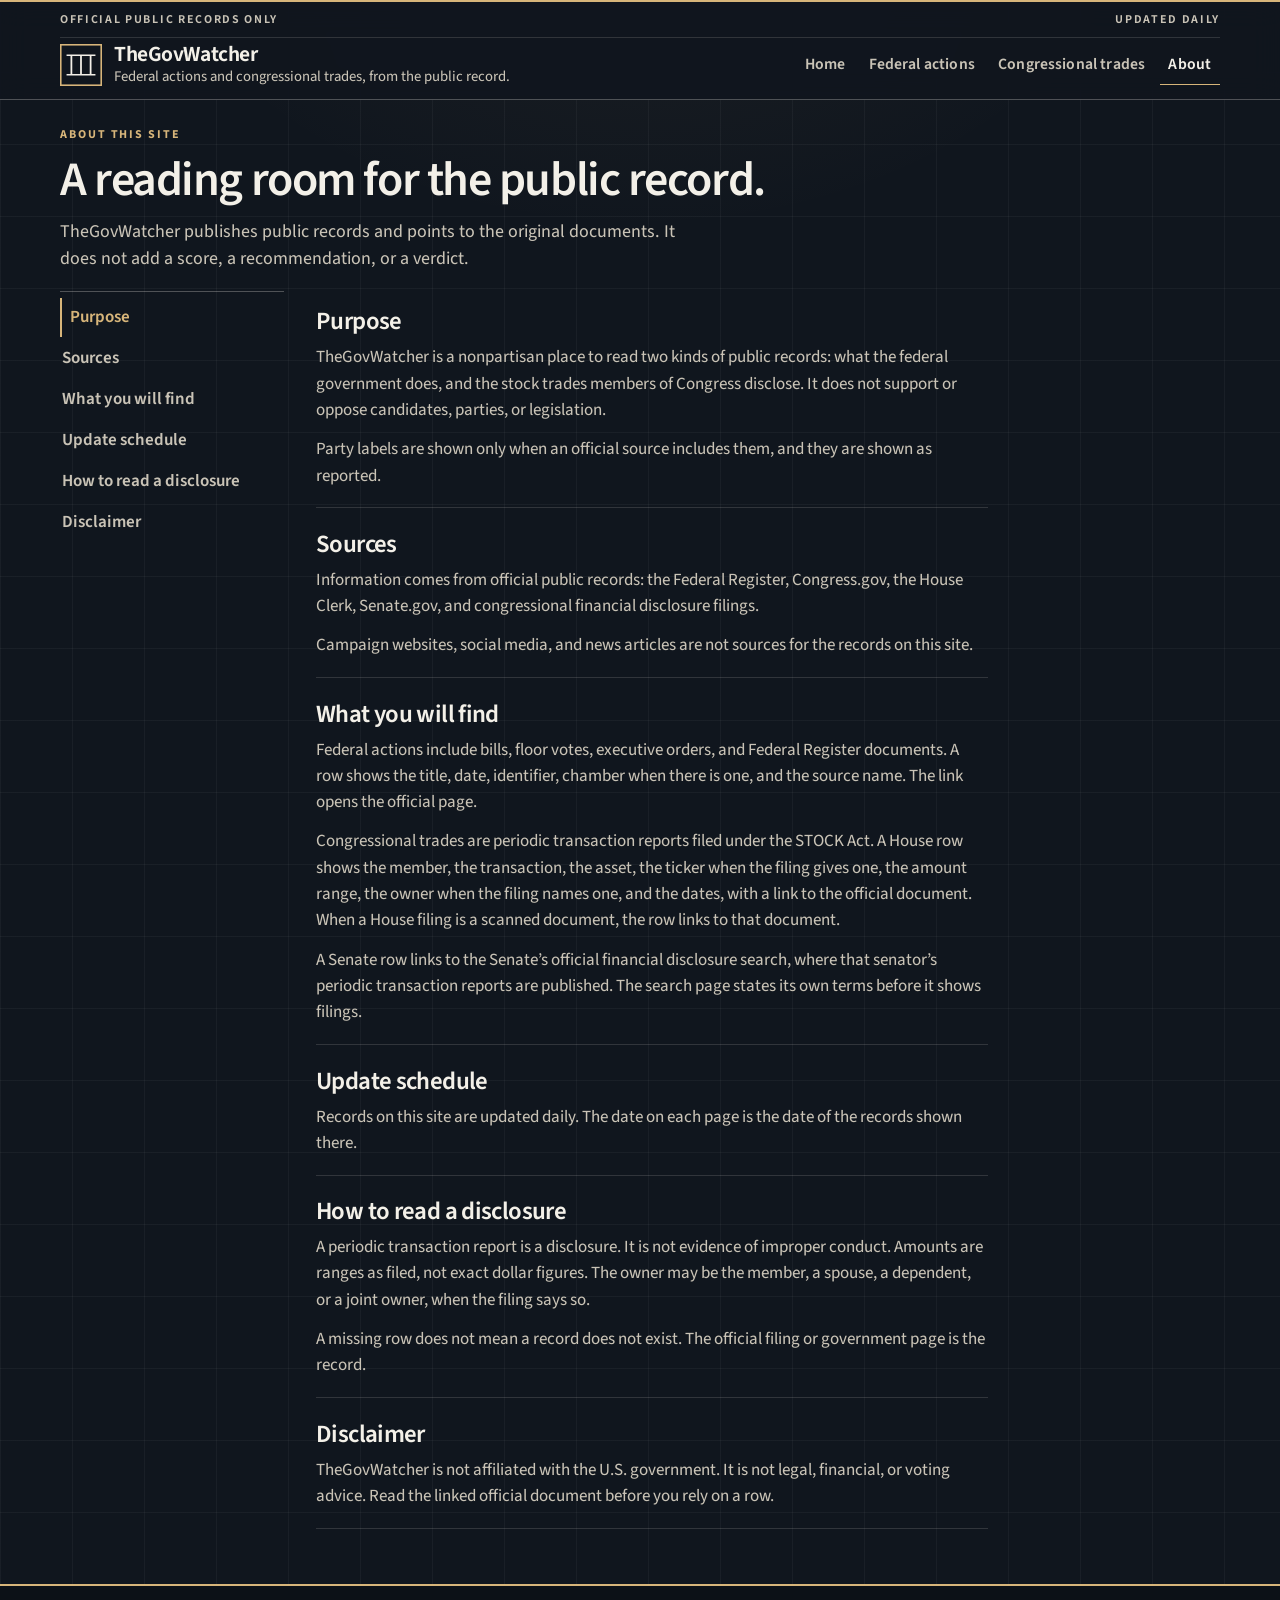
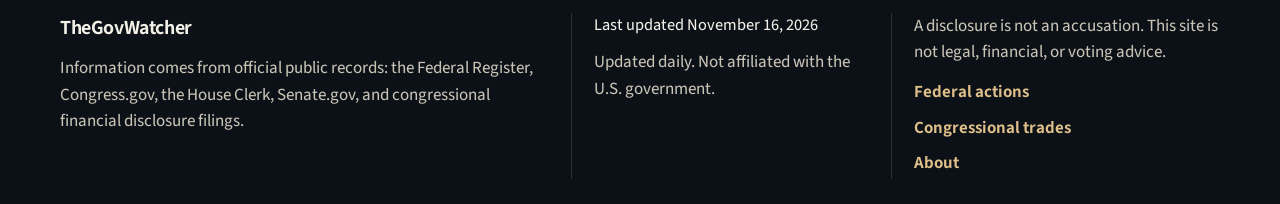
==== commit 853516c2: "Redesign the public site as a dark newsroom terminal." ====
--- a/docs/about.html
+++ b/docs/about.html
@@ -5,7 +5,8 @@
   <meta name="viewport" content="width=device-width, initial-scale=1">
   <title>About · TheGovWatcher</title>
   <meta name="description" content="What TheGovWatcher shows, where the records come from, how often they are updated, and how to read a disclosure.">
-  <meta name="theme-color" content="#0e2240">
+  <meta name="theme-color" content="#10161e">
+  <meta name="color-scheme" content="dark">
   <link rel="icon" href="favicon.svg" type="image/svg+xml">
   <link rel="stylesheet" href="css/site.css">
 </head>
@@ -19,13 +20,13 @@
       </div>
       <a class="brand" href="index.html">
         <svg class="mark" viewBox="0 0 32 32" aria-hidden="true" focusable="false">
-          <rect width="32" height="32" fill="#0e2240"/>
-          <rect y="28" width="32" height="4" fill="#9d2936"/>
-          <rect x="4" y="7" width="24" height="2.2" fill="#f4efe4"/>
-          <rect x="5" y="22.2" width="22" height="2.2" fill="#f4efe4"/>
-          <rect x="7.2" y="9.2" width="2.3" height="13" fill="#f4efe4"/>
-          <rect x="14.85" y="9.2" width="2.3" height="13" fill="#f4efe4"/>
-          <rect x="22.5" y="9.2" width="2.3" height="13" fill="#f4efe4"/>
+          <rect width="32" height="32" fill="#10161e"/>
+          <rect x="0.6" y="0.6" width="30.8" height="30.8" fill="none" stroke="#d7b57a" stroke-width="1.2"/>
+          <rect x="5" y="8" width="22" height="1.15" fill="#f3f0e8"/>
+          <rect x="5" y="22.85" width="22" height="1.15" fill="#f3f0e8"/>
+          <rect x="8" y="9.15" width="1.35" height="13.7" fill="#f3f0e8"/>
+          <rect x="15.32" y="9.15" width="1.35" height="13.7" fill="#f3f0e8"/>
+          <rect x="22.65" y="9.15" width="1.35" height="13.7" fill="#f3f0e8"/>
         </svg>
         <span class="brand-text">
           <span class="brand-name" data-site-name>TheGovWatcher</span>
--- a/docs/css/site.css
+++ b/docs/css/site.css
@@ -1,19 +1,3 @@
-@font-face {
-  font-family: "Newsreader";
-  font-style: normal;
-  font-weight: 200 800;
-  font-display: swap;
-  src: url("fonts/newsreader-latin-opsz-normal.woff2") format("woff2");
-}
-
-@font-face {
-  font-family: "Newsreader";
-  font-style: italic;
-  font-weight: 200 800;
-  font-display: swap;
-  src: url("fonts/newsreader-latin-opsz-italic.woff2") format("woff2");
-}
-
 @font-face {
   font-family: "Source Sans 3";
   font-style: normal;
@@ -31,24 +15,25 @@
 }
 
 :root {
-  --paper: #f3efe6;
-  --paper-deep: #e7e0d2;
-  --card: #fffdf8;
-  --ink: #172033;
-  --muted: #3e4c5f;
-  --line: #d9d0c2;
-  --line-strong: #c4b8a4;
-  --navy: #0e2240;
-  --navy-2: #17325c;
-  --red: #9d2936;
-  --red-deep: #7c1e2b;
-  --gold: #8a6830;
-  --gold-bright: #c6a15b;
-  --cream: #f6f1e7;
-  --serif: "Newsreader", "Iowan Old Style", "Palatino Linotype", Palatino, Georgia, serif;
+  --bg: #10161e;
+  --bg-deep: #0c1117;
+  --surface: #1a222c;
+  --surface-2: #202a36;
+  --inset: #121820;
+  --row: #1a222c;
+  --row-alt: #1e2733;
+  --row-hover: #273242;
+  --ink: #f3f0e8;
+  --muted: #c9c3b6;
+  --quiet: #aea89b;
+  --line: rgba(243, 240, 232, 0.14);
+  --line-strong: rgba(243, 240, 232, 0.28);
+  --accent: #d7b57a;
+  --accent-2: #e0c08a;
+  --focus: #e8c992;
   --sans: "Source Sans 3", "Segoe UI", system-ui, sans-serif;
-  --wrap: 1120px;
-  --focus: #9d2936;
+  --wrap: 1160px;
+  color-scheme: dark;
 }
 
 * { box-sizing: border-box; }
@@ -58,30 +43,44 @@
 body {
   margin: 0;
   color: var(--ink);
-  background-color: var(--paper);
-  background-image: radial-gradient(rgba(14, 34, 64, 0.045) 0.65px, transparent 0.7px);
-  background-size: 3px 3px;
+  background-color: var(--bg);
+  background-image:
+    radial-gradient(ellipse 70% 36% at 50% -8%, rgba(215, 181, 122, 0.07), transparent 58%),
+    linear-gradient(rgba(243, 240, 232, 0.045) 1px, transparent 1px),
+    linear-gradient(90deg, rgba(243, 240, 232, 0.045) 1px, transparent 1px);
+  background-size: auto, 72px 72px, 72px 72px;
   font-family: var(--sans);
   font-size: 1.0625rem;
   line-height: 1.55;
-  color-scheme: light;
+  font-weight: 430;
+}
+
+body::before {
+  content: "";
+  position: fixed;
+  top: 0;
+  left: 0;
+  right: 0;
+  height: 2px;
+  background: var(--accent);
+  z-index: 60;
+  pointer-events: none;
 }
 
 ::selection {
-  background: #ead7b0;
-  color: var(--navy);
+  background: var(--accent);
+  color: var(--bg);
 }
 
 img, svg { max-width: 100%; }
 
 a {
-  color: var(--navy-2);
-  text-decoration-color: rgba(157, 41, 54, 0.7);
+  color: var(--accent-2);
   text-decoration-thickness: 1px;
   text-underline-offset: 0.16em;
 }
 
-a:hover { color: var(--red-deep); }
+a:hover { color: var(--ink); }
 
 :focus-visible {
   outline: 2px solid var(--focus);
@@ -93,10 +92,11 @@
   left: 0.8rem;
   top: -4rem;
   z-index: 80;
-  background: #fff;
-  color: var(--navy);
-  padding: 0.45rem 0.7rem;
+  background: var(--accent);
+  color: var(--bg);
+  padding: 0.5rem 0.75rem;
   font-weight: 700;
+  text-decoration: none;
 }
 
 .skip:focus { top: 0.55rem; }
@@ -122,10 +122,9 @@
   position: sticky;
   top: 0;
   z-index: 40;
-  background: rgba(243, 239, 230, 0.94);
-  backdrop-filter: blur(10px);
-  border-bottom: 3px solid var(--navy);
-  box-shadow: 0 1px 0 var(--red);
+  background: rgba(16, 22, 30, 0.94);
+  backdrop-filter: blur(14px);
+  border-bottom: 1px solid var(--line-strong);
 }
 
 .masthead-inner {
@@ -136,7 +135,7 @@
     "brand nav";
   gap: 0.35rem 1.5rem;
   align-items: center;
-  padding: 0.7rem 0 0.85rem;
+  padding: 0.7rem 0 0.8rem;
 }
 
 .utility {
@@ -149,8 +148,8 @@
   padding-bottom: 0.45rem;
   border-bottom: 1px solid var(--line);
   color: var(--muted);
-  font-size: 0.72rem;
-  font-weight: 700;
+  font-size: 0.75rem;
+  font-weight: 650;
   letter-spacing: 0.14em;
   text-transform: uppercase;
 }
@@ -170,20 +169,19 @@
 .brand:hover { color: inherit; }
 
 .mark {
-  width: 46px;
-  height: 46px;
+  width: 42px;
+  height: 42px;
   flex: none;
 }
 
-.brand-text { display: grid; gap: 0.05rem; min-width: 0; }
+.brand-text { display: grid; gap: 0.12rem; min-width: 0; }
 
 .brand-name {
-  font-family: var(--serif);
-  font-weight: 620;
-  font-size: 1.7rem;
-  letter-spacing: -0.03em;
+  font-weight: 650;
+  font-size: 1.35rem;
+  letter-spacing: -0.02em;
   line-height: 1;
-  color: var(--navy);
+  color: var(--ink);
 }
 
 .brand-tag {
@@ -198,23 +196,28 @@
   display: flex;
   flex-wrap: wrap;
   justify-content: flex-end;
-  gap: 0.35rem 1.15rem;
+  gap: 0.2rem 0.35rem;
 }
 
 .site-nav a {
-  color: var(--navy);
+  color: var(--muted);
   text-decoration: none;
-  font-weight: 650;
-  font-size: 1rem;
-  padding: 0.4rem 0.05rem;
+  font-weight: 620;
+  font-size: 0.98rem;
+  letter-spacing: 0.01em;
+  padding: 0.45rem 0.55rem;
+  border-bottom: 1px solid transparent;
 }
 
 .site-nav a[aria-current="page"] {
-  box-shadow: inset 0 -2px 0 var(--red);
-  color: var(--navy);
-}
-
-.site-nav a:hover { color: var(--red-deep); }
+  color: var(--ink);
+  border-bottom-color: var(--accent);
+}
+
+.site-nav a:hover {
+  color: var(--ink);
+  border-bottom-color: var(--line-strong);
+}
 
 .nav-toggle {
   display: none;
@@ -222,23 +225,28 @@
   justify-self: end;
   align-items: center;
   gap: 0.45rem;
-  border: 1px solid var(--navy);
-  background: var(--card);
-  color: var(--navy);
+  border: 1px solid var(--line-strong);
+  background: var(--inset);
+  color: var(--ink);
   font: inherit;
-  font-weight: 700;
-  letter-spacing: 0.04em;
-  padding: 0.4rem 0.65rem;
+  font-weight: 650;
+  letter-spacing: 0.06em;
+  text-transform: uppercase;
+  font-size: 0.78rem;
+  padding: 0.5rem 0.7rem;
+  min-height: 2.5rem;
   cursor: pointer;
 }
+
+.nav-toggle[aria-expanded="true"] { border-color: var(--accent); }
 
 .nav-toggle-bars,
 .nav-toggle-bars::before,
 .nav-toggle-bars::after {
   display: block;
   width: 1rem;
-  height: 2px;
-  background: var(--navy);
+  height: 1px;
+  background: var(--ink);
   position: relative;
 }
 
@@ -252,159 +260,162 @@
 .nav-toggle-bars::before { top: -5px; }
 .nav-toggle-bars::after { top: 5px; }
 
-.hero { padding: 0.4rem 0 0; }
+.hero { padding: 0.2rem 0 0; }
 
 .hero-grid {
   display: grid;
-  grid-template-columns: minmax(0, 1.45fr) minmax(17rem, 0.8fr);
-  gap: 2.2rem 3rem;
-  align-items: end;
-  padding: 2.4rem 0 2.6rem;
+  grid-template-columns: minmax(0, 1.25fr) minmax(22rem, 0.9fr);
+  gap: 1.6rem 2.4rem;
+  align-items: stretch;
+  padding: 2.1rem 0 2.2rem;
 }
 
 .kicker {
-  margin: 0 0 0.7rem;
-  color: var(--red);
+  margin: 0 0 0.65rem;
+  color: var(--accent);
   font-size: 0.75rem;
-  font-weight: 750;
+  font-weight: 700;
   letter-spacing: 0.16em;
   text-transform: uppercase;
 }
 
-.kicker-on-dark { color: var(--gold-bright); }
-
-h1, h2, h3, .brand-name, .stat-num, .footer-brand {
-  font-family: var(--serif);
-  font-optical-sizing: auto;
+.kicker-on-dark { color: var(--accent); }
+
+h1, h2, h3 {
+  font-family: var(--sans);
+  font-weight: 600;
 }
 
 h1 {
-  margin: 0 0 0.9rem;
-  color: var(--navy);
-  font-weight: 560;
-  font-size: clamp(2.5rem, 5.4vw, 4.55rem);
-  line-height: 0.98;
-  letter-spacing: -0.035em;
+  margin: 0 0 0.85rem;
+  color: var(--ink);
+  font-size: clamp(2.15rem, 4.4vw, 3.45rem);
+  line-height: 1.08;
+  letter-spacing: -0.03em;
 }
 
 .deck {
   margin: 0;
   max-width: 40rem;
   color: var(--muted);
-  font-size: 1.2rem;
-  line-height: 1.5;
-}
-
-.deck strong { color: var(--ink); font-weight: 700; }
+  font-size: 1.12rem;
+  line-height: 1.55;
+}
+
+.deck strong { color: var(--ink); font-weight: 650; }
 
 .stat-panel {
   position: relative;
-  background:
-    linear-gradient(160deg, rgba(198, 161, 91, 0.16), transparent 42%),
-    var(--navy);
-  color: var(--cream);
-  padding: 1.35rem 1.3rem 1.15rem;
-  box-shadow: 0 18px 40px rgba(14, 34, 64, 0.16);
-}
-
-.stat-panel::before {
-  content: "";
-  position: absolute;
-  top: 0.75rem;
-  right: 0.75rem;
-  width: 2.4rem;
-  height: 2.4rem;
-  border-top: 1px solid var(--gold-bright);
-  border-right: 1px solid var(--gold-bright);
+  display: flex;
+  flex-direction: column;
+  background: rgba(26, 34, 44, 0.92);
+  color: var(--ink);
+  padding: 1.15rem 1.15rem 1.05rem;
+  border: 1px solid var(--line-strong);
+  border-top: 2px solid var(--accent);
 }
 
 .stat-updated {
-  margin: 0 0 1rem;
-  color: #f0e2c4;
-  font-size: 0.98rem;
-  font-style: italic;
-  font-family: var(--serif);
+  margin: 0 0 0.95rem;
+  color: var(--muted);
+  font-size: 0.95rem;
+  font-variant-numeric: tabular-nums;
 }
 
 .stat-grid {
   display: grid;
-  grid-template-columns: 1fr 1fr;
-  gap: 0.8rem;
+  grid-template-columns: 1fr;
+  gap: 0.65rem;
 }
 
 .stat {
   display: flex;
   flex-direction: column;
-  gap: 0.2rem;
+  gap: 0.18rem;
+  min-width: 0;
   color: inherit;
   text-decoration: none;
-  padding: 0.2rem 0.15rem 0.35rem;
-  border-top: 1px solid rgba(240, 226, 196, 0.35);
-}
-
-.stat:hover { color: inherit; }
-.stat:hover .stat-num { color: #fff; }
-.stat:hover .stat-label { color: var(--gold-bright); }
+  padding: 0.7rem 0.85rem 0.75rem;
+  border: 1px solid var(--line);
+  background: var(--inset);
+}
+
+.stat:hover {
+  color: inherit;
+  border-color: rgba(215, 181, 122, 0.75);
+  background: var(--surface-2);
+}
 
 .stat-num {
-  font-size: clamp(2.7rem, 4vw, 3.6rem);
-  font-weight: 560;
-  line-height: 0.9;
+  font-size: clamp(2.15rem, 3.2vw, 2.85rem);
+  font-weight: 600;
+  line-height: 1;
   letter-spacing: -0.04em;
   font-variant-numeric: tabular-nums;
+  color: var(--ink);
 }
 
 .stat-label {
-  font-weight: 700;
-  letter-spacing: 0.04em;
+  font-weight: 680;
+  letter-spacing: 0.08em;
   text-transform: uppercase;
-  font-size: 0.78rem;
+  font-size: 0.72rem;
+  color: var(--muted);
 }
 
 .stat-range {
-  color: #e4d7bf;
-  font-size: 0.86rem;
+  color: var(--quiet);
+  font-size: 0.92rem;
   min-height: 1.2em;
+  font-variant-numeric: tabular-nums;
+  white-space: nowrap;
 }
 
 .stat-note {
   margin: 0.9rem 0 0;
-  color: #e7dcc8;
+  color: var(--muted);
   font-size: 0.95rem;
 }
 
 .band {
-  border-top: 1px solid var(--line-strong);
-  border-bottom: 1px solid var(--line-strong);
-  background: rgba(255, 253, 248, 0.55);
+  border-top: 1px solid var(--line);
+  border-bottom: 1px solid var(--line);
+  background: rgba(12, 17, 23, 0.45);
 }
 
 .explain-grid {
   display: grid;
   grid-template-columns: repeat(3, 1fr);
-  gap: 1.4rem 1.6rem;
-  padding: 1.5rem 0 1.7rem;
-}
-
-.explain-grid article { min-width: 0; }
+  gap: 0.9rem;
+  padding: 1.35rem 0 1.5rem;
+}
+
+.explain-grid article {
+  min-width: 0;
+  padding: 1.05rem 1rem 1.15rem;
+  background: rgba(26, 34, 44, 0.88);
+  border: 1px solid var(--line);
+  border-top: 2px solid var(--accent);
+}
 
 .explain-num {
   display: block;
-  margin-bottom: 0.35rem;
-  color: var(--gold);
-  font-family: var(--serif);
-  font-size: 1.7rem;
-  font-weight: 560;
+  margin-bottom: 0.45rem;
+  color: var(--accent);
+  font-size: 0.78rem;
+  font-weight: 700;
+  letter-spacing: 0.16em;
   line-height: 1;
+  font-variant-numeric: tabular-nums;
 }
 
 .explain-grid h2 {
   margin: 0 0 0.4rem;
-  color: var(--navy);
-  font-size: 1.55rem;
-  font-weight: 580;
+  color: var(--ink);
+  font-size: 1.28rem;
+  font-weight: 620;
   letter-spacing: -0.02em;
-  line-height: 1.15;
+  line-height: 1.2;
 }
 
 .explain-grid p { margin: 0; color: var(--muted); }
@@ -412,46 +423,68 @@
 .latest-grid {
   display: grid;
   grid-template-columns: 1fr 1fr;
-  gap: 2rem 2.6rem;
-  padding: 2rem 0 2.4rem;
+  gap: 1.5rem 1.8rem;
+  padding: 1.8rem 0 2.3rem;
 }
 
 .section-head {
+  position: relative;
   display: flex;
   justify-content: space-between;
   align-items: flex-end;
   gap: 1rem;
-  border-top: 2px solid var(--navy);
+  border-top: 1px solid var(--line-strong);
   padding-top: 0.75rem;
-  margin-bottom: 0.2rem;
+  margin-bottom: 0.75rem;
+}
+
+.section-head::before {
+  content: "";
+  position: absolute;
+  top: -1px;
+  left: 0;
+  width: 2.75rem;
+  height: 1px;
+  background: var(--accent);
 }
 
 .section-head h2 {
   margin: 0;
-  color: var(--navy);
-  font-size: clamp(1.7rem, 2.4vw, 2.15rem);
-  font-weight: 580;
-  letter-spacing: -0.03em;
-  line-height: 1.05;
+  color: var(--ink);
+  font-size: clamp(1.35rem, 2vw, 1.7rem);
+  font-weight: 620;
+  letter-spacing: -0.025em;
+  line-height: 1.15;
 }
 
 .section-link {
-  font-weight: 750;
-  color: var(--red-deep);
+  font-weight: 680;
+  color: var(--accent-2);
   white-space: nowrap;
 }
 
+.section-link:hover { color: var(--ink); }
+
+#latest-federal,
+#latest-trades {
+  border: 1px solid var(--line);
+  background: rgba(26, 34, 44, 0.8);
+  min-height: 4rem;
+}
+
 .latest-item {
-  padding: 0.9rem 0 0.85rem;
+  padding: 0.9rem 1rem 0.85rem;
   border-bottom: 1px solid var(--line);
 }
 
-.latest-item:hover { background: linear-gradient(90deg, rgba(157, 41, 54, 0.05), transparent 70%); }
+.latest-item:last-child { border-bottom: 0; }
+
+.latest-item:hover { background: rgba(39, 50, 66, 0.72); }
 
 .latest-meta, .latest-sub {
   display: flex;
   flex-wrap: wrap;
-  gap: 0.4rem 0.55rem;
+  gap: 0.35rem 0.55rem;
   align-items: center;
   margin: 0;
   color: var(--muted);
@@ -459,67 +492,62 @@
 }
 
 .latest-item h3 {
-  margin: 0.28rem 0 0.2rem;
-  font-size: 1.28rem;
-  font-weight: 560;
-  line-height: 1.22;
-  letter-spacing: -0.02em;
-}
-
-.title-link {
-  color: var(--navy);
-  text-decoration-color: transparent;
-  font-weight: 560;
-}
-
-a.title-link { font-family: var(--serif); }
-
-.latest-item h3 a.title-link,
-.action-cell a.title-link {
-  font-family: var(--serif);
+  margin: 0.28rem 0 0.22rem;
   font-size: 1.12rem;
-  line-height: 1.25;
-}
-
-.latest-item h3 a.title-link { font-size: inherit; }
-
-.title-link:hover { text-decoration-color: var(--red); color: var(--red-deep); }
-
-.page { padding: 1.7rem 0 2.5rem; }
-
-.page-head { max-width: 46rem; margin-bottom: 0.4rem; }
+  font-weight: 600;
+  line-height: 1.3;
+  letter-spacing: -0.015em;
+}
+
+a.title-link {
+  color: var(--ink);
+  text-decoration-color: rgba(215, 181, 122, 0.8);
+  text-decoration-thickness: 1px;
+  font-weight: 600;
+}
+
+a.title-link:hover {
+  color: var(--accent-2);
+  text-decoration-color: var(--accent-2);
+}
+
+.page { padding: 1.6rem 0 2.6rem; }
+
+.page-head {
+  max-width: 46rem;
+  margin-bottom: 0.35rem;
+  padding-bottom: 0.2rem;
+}
 
 .page-head h1 {
-  font-size: clamp(2.3rem, 4.5vw, 3.7rem);
+  font-size: clamp(2rem, 4vw, 3rem);
   margin-bottom: 0.7rem;
 }
 
 .page-updated {
-  margin: 0.85rem 0 0;
-  font-family: var(--serif);
-  font-style: italic;
-  color: var(--navy);
-  font-size: 1.12rem;
+  margin: 0.8rem 0 0;
+  color: var(--muted);
+  font-size: 1rem;
+  font-variant-numeric: tabular-nums;
 }
 
 .filter-panel {
   display: grid;
   grid-template-columns: 1.5fr repeat(3, minmax(0, 1fr));
-  gap: 0.85rem 1rem;
-  margin: 1.35rem 0 0.4rem;
-  padding: 1rem 1.05rem 1.05rem;
-  background: var(--card);
-  border: 1px solid #e3d8c8;
-  border-left: 4px solid var(--navy);
-  box-shadow: 0 10px 28px rgba(14, 34, 64, 0.05);
-}
-
-.field { display: grid; gap: 0.28rem; min-width: 0; }
+  gap: 0.85rem 0.9rem;
+  margin: 1.25rem 0 0.35rem;
+  padding: 1rem 1rem 1.05rem;
+  background: rgba(26, 34, 44, 0.9);
+  border: 1px solid var(--line-strong);
+  border-top: 2px solid var(--accent);
+}
+
+.field { display: grid; gap: 0.32rem; min-width: 0; }
 .field-wide { grid-column: span 2; }
 
 .field span, .sort-label span {
-  font-size: 0.75rem;
-  font-weight: 750;
+  font-size: 0.72rem;
+  font-weight: 700;
   letter-spacing: 0.12em;
   text-transform: uppercase;
   color: var(--muted);
@@ -529,21 +557,35 @@
 
 input, select {
   width: 100%;
-  padding: 0.48rem 0.15rem;
-  border: none;
-  border-bottom: 1.5px solid var(--navy);
+  min-height: 2.6rem;
+  padding: 0.48rem 0.65rem;
+  border: 1px solid var(--line-strong);
   border-radius: 0;
-  background: transparent;
+  background: var(--inset);
+  color: var(--ink);
+}
+
+input::placeholder { color: var(--quiet); opacity: 1; }
+
+input:-webkit-autofill {
+  -webkit-text-fill-color: var(--ink);
+  caret-color: var(--ink);
+  box-shadow: 0 0 0 1000px var(--inset) inset;
 }
 
 select {
-  background-image: linear-gradient(45deg, transparent 50%, var(--navy) 50%), linear-gradient(135deg, var(--navy) 50%, transparent 50%);
-  background-position: calc(100% - 10px) 55%, calc(100% - 5px) 55%;
+  background-image:
+    linear-gradient(45deg, transparent 50%, var(--ink) 50%),
+    linear-gradient(135deg, var(--ink) 50%, transparent 50%);
+  background-position: calc(100% - 14px) 55%, calc(100% - 9px) 55%;
   background-size: 5px 5px, 5px 5px;
   background-repeat: no-repeat;
+  background-color: var(--inset);
   appearance: none;
-  padding-right: 1.4rem;
-}
+  padding-right: 1.6rem;
+}
+
+input:hover, select:hover { border-color: rgba(215, 181, 122, 0.55); }
 
 .field-actions {
   display: flex;
@@ -551,7 +593,7 @@
 }
 
 .fine {
-  margin: 0.35rem 0 0.2rem;
+  margin: 0.55rem 0 0.15rem;
   color: var(--muted);
   font-size: 0.95rem;
 }
@@ -561,26 +603,27 @@
   justify-content: space-between;
   align-items: flex-end;
   gap: 1rem;
-  margin: 1rem 0 0.35rem;
-  padding-bottom: 0.45rem;
-  border-bottom: 1px solid var(--navy);
+  margin: 1rem 0 0.45rem;
+  padding-bottom: 0.5rem;
+  border-bottom: 1px solid var(--line-strong);
 }
 
 #count {
   margin: 0;
-  font-weight: 700;
-  color: var(--navy);
+  font-weight: 650;
+  color: var(--ink);
+  font-variant-numeric: tabular-nums;
 }
 
 .sort-label {
   display: grid;
-  gap: 0.2rem;
+  gap: 0.25rem;
   min-width: 14rem;
 }
 
 .scroll-hint {
   display: none;
-  margin: 0.55rem 0;
+  margin: 0.45rem 0 0.65rem;
   color: var(--muted);
   font-size: 0.92rem;
 }
@@ -588,13 +631,15 @@
 .table-scroll {
   overflow-x: auto;
   margin: 0 0 1rem;
+  border: 1px solid var(--line);
+  background: var(--surface);
 }
 
 .data-table {
   width: 100%;
   min-width: 880px;
   border-collapse: collapse;
-  background: var(--card);
+  background: var(--row);
   font-size: 0.98rem;
 }
 
@@ -603,24 +648,26 @@
 .data-table th, .data-table td {
   text-align: left;
   vertical-align: top;
-  padding: 0.75rem 0.7rem;
+  padding: 0.75rem 0.75rem;
   border-bottom: 1px solid var(--line);
 }
 
 .data-table th {
-  background: var(--navy);
-  color: var(--cream);
+  background: var(--surface-2);
+  color: var(--muted);
   font-weight: 700;
-  font-size: 0.75rem;
+  font-size: 0.72rem;
   letter-spacing: 0.12em;
   text-transform: uppercase;
+  border-bottom: 1px solid var(--line-strong);
 }
 
 .data-table th button {
   display: inline-flex;
   align-items: center;
-  gap: 0.3rem;
+  gap: 0.35rem;
   width: 100%;
+  min-height: 1.6rem;
   padding: 0;
   border: 0;
   background: transparent;
@@ -633,12 +680,16 @@
   cursor: pointer;
 }
 
-.data-table th button:hover { color: var(--gold-bright); }
-
-.sort-ind { min-width: 0.7rem; color: var(--gold-bright); }
-
-.data-table tbody tr:nth-child(even) { background: #f7f3ea; }
-.data-table tbody tr:hover { background: #f3e6d4; }
+.data-table th button:hover { color: var(--accent-2); }
+
+.sort-ind {
+  min-width: 0.7rem;
+  color: var(--accent);
+  font-variant-numeric: tabular-nums;
+}
+
+.data-table tbody tr:nth-child(even) { background: var(--row-alt); }
+.data-table tbody tr:hover { background: var(--row-hover); }
 
 .data-table td:first-child,
 .data-table th:first-child {
@@ -647,14 +698,15 @@
   z-index: 1;
 }
 
-.data-table th:first-child { z-index: 3; background: var(--navy); }
-.data-table td:first-child { background: var(--card); box-shadow: 1px 0 0 var(--line); }
-.data-table tbody tr:nth-child(even) td:first-child { background: #f7f3ea; }
-.data-table tbody tr:hover td:first-child { background: #f3e6d4; }
-
-.nowrap, time { white-space: nowrap; }
+.data-table th:first-child { z-index: 3; background: var(--surface-2); }
+.data-table td:first-child { background: var(--row); box-shadow: 1px 0 0 var(--line); }
+.data-table tbody tr:nth-child(even) td:first-child { background: var(--row-alt); }
+.data-table tbody tr:hover td:first-child { background: var(--row-hover); }
+
+.nowrap, time { white-space: nowrap; font-variant-numeric: tabular-nums; }
 
 .action-cell { min-width: 18rem; }
+.action-cell, .asset-name, .member-name { overflow-wrap: break-word; }
 .action-cell .title-link { display: inline; }
 
 .summary {
@@ -665,154 +717,175 @@
 
 .member-name, .asset-name, .amount-range, .source-name {
   display: block;
-  font-weight: 700;
+  font-weight: 650;
   color: var(--ink);
 }
 
 .subline {
   display: block;
-  margin-top: 0.15rem;
+  margin-top: 0.18rem;
   color: var(--muted);
   font-size: 0.9rem;
 }
 
 .ticker {
   display: inline-block;
-  margin-top: 0.28rem;
-  padding: 0.05rem 0.35rem;
-  border: 1px solid var(--gold);
-  color: var(--gold);
+  margin-top: 0.32rem;
+  padding: 0.08rem 0.38rem;
+  border: 1px solid rgba(215, 181, 122, 0.6);
+  color: var(--accent-2);
   font-size: 0.75rem;
-  font-weight: 750;
+  font-weight: 700;
   letter-spacing: 0.08em;
 }
 
 .official {
   display: inline-block;
-  margin-top: 0.35rem;
-  color: var(--red-deep);
+  margin-top: 0.4rem;
+  color: var(--accent-2);
   font-size: 0.92rem;
-  font-weight: 750;
-}
+  font-weight: 680;
+}
+
+.official:hover { color: var(--ink); }
 
 .amount { font-variant-numeric: tabular-nums; white-space: nowrap; }
 
 .badge {
   display: inline-block;
-  padding: 0.14rem 0.38rem 0.1rem;
-  border: 1px solid currentColor;
-  font-size: 0.68rem;
-  font-weight: 750;
-  letter-spacing: 0.08em;
-  line-height: 1.2;
+  padding: 0.16rem 0.4rem 0.12rem;
+  border: 1px solid transparent;
+  font-size: 0.72rem;
+  font-weight: 700;
+  letter-spacing: 0.06em;
+  line-height: 1.25;
   text-transform: uppercase;
   vertical-align: middle;
   white-space: nowrap;
 }
 
-.badge-register { color: #1a3f68; background: #e7eef6; }
-.badge-vote { color: #6a4e16; background: #f8efd8; }
-.badge-order { color: #7e1d2a; background: #f8e8ea; }
-.badge-bill { color: #0e2240; background: #e8edf4; }
-.badge-buy { color: #14345c; background: #e7eef6; }
-.badge-sell { color: #7e1d2a; background: #f8e8ea; }
-.badge-other { color: #3e4c5f; background: #f3eee6; }
-.badge-d { color: #14345c; background: #e7eef6; }
-.badge-r { color: #7e1d2a; background: #f8e8ea; }
-.badge-i { color: #3d4c34; background: #e7f0e2; }
+td .badge { margin-top: 0.38rem; }
+
+.badge-register { color: #d5e6f2; background: #173044; border-color: #3d627c; }
+.badge-vote { color: #f0e2c4; background: #3a2e1c; border-color: #6d5a36; }
+.badge-order { color: #f3d5d8; background: #3c2429; border-color: #7a4a52; }
+.badge-bill { color: #d7e0ea; background: #1c2a3a; border-color: #46586c; }
+.badge-buy { color: #d5e6f2; background: #173044; border-color: #3d627c; }
+.badge-sell { color: #f3d5d8; background: #3c2429; border-color: #7a4a52; }
+.badge-other { color: #e4dfd4; background: #2a3038; border-color: #5c625c; }
+.badge-d { color: #d5e6f2; background: #173044; border-color: #3d627c; }
+.badge-r { color: #f3d5d8; background: #3c2429; border-color: #7a4a52; }
+.badge-i { color: #dce8d6; background: #243028; border-color: #4e6654; }
 
 .empty {
-  margin: 1rem 0;
-  padding: 1.1rem 1.15rem;
-  background: var(--card);
+  margin: 0.4rem 0 1rem;
+  padding: 1.05rem 1.1rem;
+  background: rgba(26, 34, 44, 0.88);
   border: 1px dashed var(--line-strong);
-}
-
-.empty p { margin: 0 0 0.45rem; }
+  color: var(--muted);
+}
+
+.empty p { margin: 0 0 0.45rem; color: var(--ink); }
 
 .text-button {
-  display: inline-block;
-  margin-top: 0.2rem;
-  padding: 0;
+  display: inline-flex;
+  align-items: center;
+  min-height: 2.4rem;
+  margin-top: 0.1rem;
+  padding: 0.3rem 0;
   border: 0;
   background: none;
-  color: var(--red-deep);
-  font-weight: 750;
+  color: var(--accent-2);
+  font-weight: 680;
   text-decoration: underline;
   text-underline-offset: 0.16em;
   cursor: pointer;
 }
 
-.text-button:hover { color: var(--navy); }
+.text-button:hover { color: var(--ink); }
 
 .about-layout {
   display: grid;
   grid-template-columns: 14rem minmax(0, 42rem);
   gap: 2rem;
-  padding-top: 0.4rem;
+  padding-top: 0.6rem;
 }
 
 .toc {
   position: sticky;
-  top: 7.2rem;
+  top: 7.4rem;
   align-self: start;
   display: grid;
-  gap: 0.45rem;
-  padding-top: 0.3rem;
-  border-top: 2px solid var(--navy);
+  gap: 0.15rem;
+  padding-top: 0.35rem;
+  border-top: 1px solid var(--line-strong);
 }
 
 .toc a {
   color: var(--muted);
-  font-weight: 700;
+  font-weight: 620;
   text-decoration: none;
-}
-
-.toc a[aria-current="true"],
-.toc a:hover { color: var(--red-deep); }
+  padding: 0.38rem 0.15rem;
+}
+
+.toc a[aria-current="true"] {
+  color: var(--accent);
+  box-shadow: inset 2px 0 0 var(--accent);
+  padding-left: 0.6rem;
+}
+
+.toc a:hover { color: var(--ink); }
 
 .prose section {
-  padding: 0.3rem 0 1.15rem;
+  padding: 0.15rem 0 1.15rem;
+  margin-bottom: 0.35rem;
   border-bottom: 1px solid var(--line);
+  scroll-margin-top: 7.5rem;
 }
 
 .prose h2 {
-  margin: 0.8rem 0 0.45rem;
-  color: var(--navy);
-  font-size: 2rem;
-  font-weight: 580;
-  letter-spacing: -0.03em;
-  line-height: 1.1;
-}
-
-.prose p { margin: 0 0 0.8rem; }
-
+  margin: 0.85rem 0 0.45rem;
+  color: var(--ink);
+  font-size: 1.55rem;
+  font-weight: 620;
+  letter-spacing: -0.025em;
+  line-height: 1.2;
+}
+
+.prose p { margin: 0 0 0.8rem; color: var(--muted); }
 .prose p:last-child { margin-bottom: 0; }
 
 .site-footer {
-  margin-top: 1rem;
-  background: var(--navy);
-  color: #efe6d6;
-  padding: 2rem 0 1.7rem;
+  margin-top: 0.5rem;
+  background: var(--bg-deep);
+  color: var(--muted);
+  padding: 1.7rem 0 1.6rem;
+  border-top: 2px solid var(--accent);
 }
 
 .footer-grid {
   display: grid;
-  grid-template-columns: 1.4fr 0.8fr 0.9fr;
-  gap: 1.5rem 2rem;
+  grid-template-columns: 1.4fr 0.85fr 0.95fr;
+  gap: 1.4rem 1.6rem;
+}
+
+.footer-grid > div + div {
+  border-left: 1px solid var(--line);
+  padding-left: 1.4rem;
 }
 
 .footer-brand {
   margin: 0 0 0.45rem;
-  color: var(--cream);
-  font-size: 1.8rem;
-  font-weight: 580;
-  letter-spacing: -0.03em;
+  color: var(--ink);
+  font-size: 1.25rem;
+  font-weight: 650;
+  letter-spacing: -0.02em;
 }
 
 .site-footer p { margin: 0 0 0.7rem; }
 
-.site-footer a { color: #f4efe4; }
+.site-footer a { color: var(--accent-2); }
+.site-footer a:hover { color: var(--ink); }
 
 .footer-nav {
   display: flex;
@@ -821,14 +894,18 @@
   gap: 0.35rem;
 }
 
-.footer-nav a { font-weight: 700; text-decoration: none; }
-.footer-nav a:hover { color: var(--gold-bright); }
+.footer-nav a {
+  font-weight: 650;
+  text-decoration: none;
+  padding: 0.12rem 0;
+}
+
+.footer-nav a:hover { text-decoration: underline; }
 
 #site-updated {
-  font-family: var(--serif);
-  font-style: italic;
-  font-size: 1.2rem;
-  color: #f0e2c4;
+  color: var(--ink);
+  font-variant-numeric: tabular-nums;
+  font-size: 1.02rem;
 }
 
 @media (max-width: 980px) {
@@ -836,9 +913,20 @@
     grid-template-columns: 1fr;
   }
 
+  .footer-grid > div + div {
+    border-left: 0;
+    padding-left: 0;
+    border-top: 1px solid var(--line);
+    padding-top: 1rem;
+  }
+
   .filter-panel { grid-template-columns: 1fr 1fr; }
   .field-wide { grid-column: span 2; }
-  .toc { position: static; grid-template-columns: repeat(2, minmax(0, 1fr)); border-top: 0; }
+  .toc {
+    position: static;
+    grid-template-columns: repeat(2, minmax(0, 1fr));
+    border-top: 0;
+  }
 }
 
 @media (max-width: 860px) {
@@ -854,9 +942,9 @@
   .js .site-nav {
     display: none;
     flex-direction: column;
-    align-items: flex-start;
-    gap: 0.15rem;
-    padding: 0.35rem 0 0.5rem;
+    align-items: stretch;
+    gap: 0;
+    padding: 0.25rem 0 0.45rem;
     border-top: 1px solid var(--line);
   }
 
@@ -864,10 +952,11 @@
 
   .js .site-nav a {
     width: 100%;
-    padding: 0.55rem 0;
-  }
-
-  .brand-name { font-size: 1.45rem; }
+    padding: 0.7rem 0.15rem;
+    border-bottom: 1px solid var(--line);
+  }
+
+  .brand-name { font-size: 1.2rem; }
   .scroll-hint { display: block; }
   .results-bar, .section-head { align-items: stretch; flex-direction: column; }
   .sort-label { min-width: 0; }
@@ -875,11 +964,41 @@
 
 @media (max-width: 640px) {
   .wrap { width: min(var(--wrap), calc(100% - 1.25rem)); }
-  .utility { letter-spacing: 0.08em; font-size: 0.66rem; }
+  .utility { letter-spacing: 0.08em; font-size: 0.7rem; }
   .filter-panel, .field-wide { grid-template-columns: 1fr; }
   .field-wide { grid-column: auto; }
-  .stat-grid { grid-template-columns: 1fr; }
-  h1 { font-size: 2.35rem; }
+  h1 { font-size: 2.05rem; }
+  .toc { grid-template-columns: 1fr; }
+}
+
+@media (prefers-reduced-motion: no-preference) {
+  .hero-copy,
+  .stat-panel {
+    animation: rise 520ms cubic-bezier(0.2, 0.7, 0.2, 1) both;
+  }
+
+  .stat-panel { animation-delay: 80ms; }
+
+  .explain-grid article {
+    animation: rise 460ms cubic-bezier(0.2, 0.7, 0.2, 1) both;
+  }
+
+  .explain-grid article:nth-child(2) { animation-delay: 70ms; }
+  .explain-grid article:nth-child(3) { animation-delay: 140ms; }
+
+  .stat,
+  .latest-item,
+  .site-nav a,
+  .data-table tbody tr,
+  input,
+  select {
+    transition: color 160ms ease, background-color 160ms ease, border-color 160ms ease;
+  }
+}
+
+@keyframes rise {
+  from { opacity: 0; transform: translateY(8px); }
+  to { opacity: 1; transform: none; }
 }
 
 @media (prefers-reduced-motion: reduce) {
@@ -890,11 +1009,69 @@
   }
 }
 
+@media (prefers-contrast: more) {
+  :root {
+    --line: rgba(243, 240, 232, 0.4);
+    --line-strong: rgba(243, 240, 232, 0.72);
+    --muted: #e4dfd4;
+  }
+}
+
+@media (forced-colors: active) {
+  body { background-image: none; }
+  .masthead,
+  .stat,
+  .stat-panel,
+  .filter-panel,
+  .explain-grid article,
+  #latest-federal,
+  #latest-trades,
+  .table-scroll,
+  .data-table th,
+  .data-table td,
+  .site-footer,
+  .badge,
+  .ticker,
+  .empty {
+    border: 1px solid CanvasText;
+  }
+}
+
 @media print {
-  .masthead { position: static; box-shadow: none; }
-  .nav-toggle, .filter-panel, .results-bar .sort-label, .scroll-hint { display: none !important; }
+  body {
+    background: #fff !important;
+    color: #141414 !important;
+    background-image: none !important;
+  }
+
+  body::before { display: none; }
+
+  .masthead {
+    position: static;
+    background: #fff;
+    color: #141414;
+    border-bottom: 1px solid #141414;
+  }
+
+  .brand-name, h1, h2, h3, .stat-num, .kicker, .deck, .muted, p, .site-footer, .site-footer a, a {
+    color: #141414 !important;
+  }
+
+  .site-footer { background: #fff; border-top: 2px solid #141414; }
+  .nav-toggle, .scroll-hint { display: none !important; }
   .site-nav { display: flex !important; }
-  .site-footer { background: #fff; color: #000; }
-  .stat-panel, .data-table th { background: #fff; color: #000; }
+
+  .stat-panel, .stat, .filter-panel, .explain-grid article,
+  #latest-federal, #latest-trades, .table-scroll, .data-table, .empty {
+    background: #fff !important;
+    color: #141414 !important;
+    border: 1px solid #141414;
+  }
+
+  .data-table th, .data-table td, .data-table td:first-child, .data-table th:first-child {
+    background: #fff !important;
+    color: #141414 !important;
+  }
+
   a { text-decoration: underline; }
 }
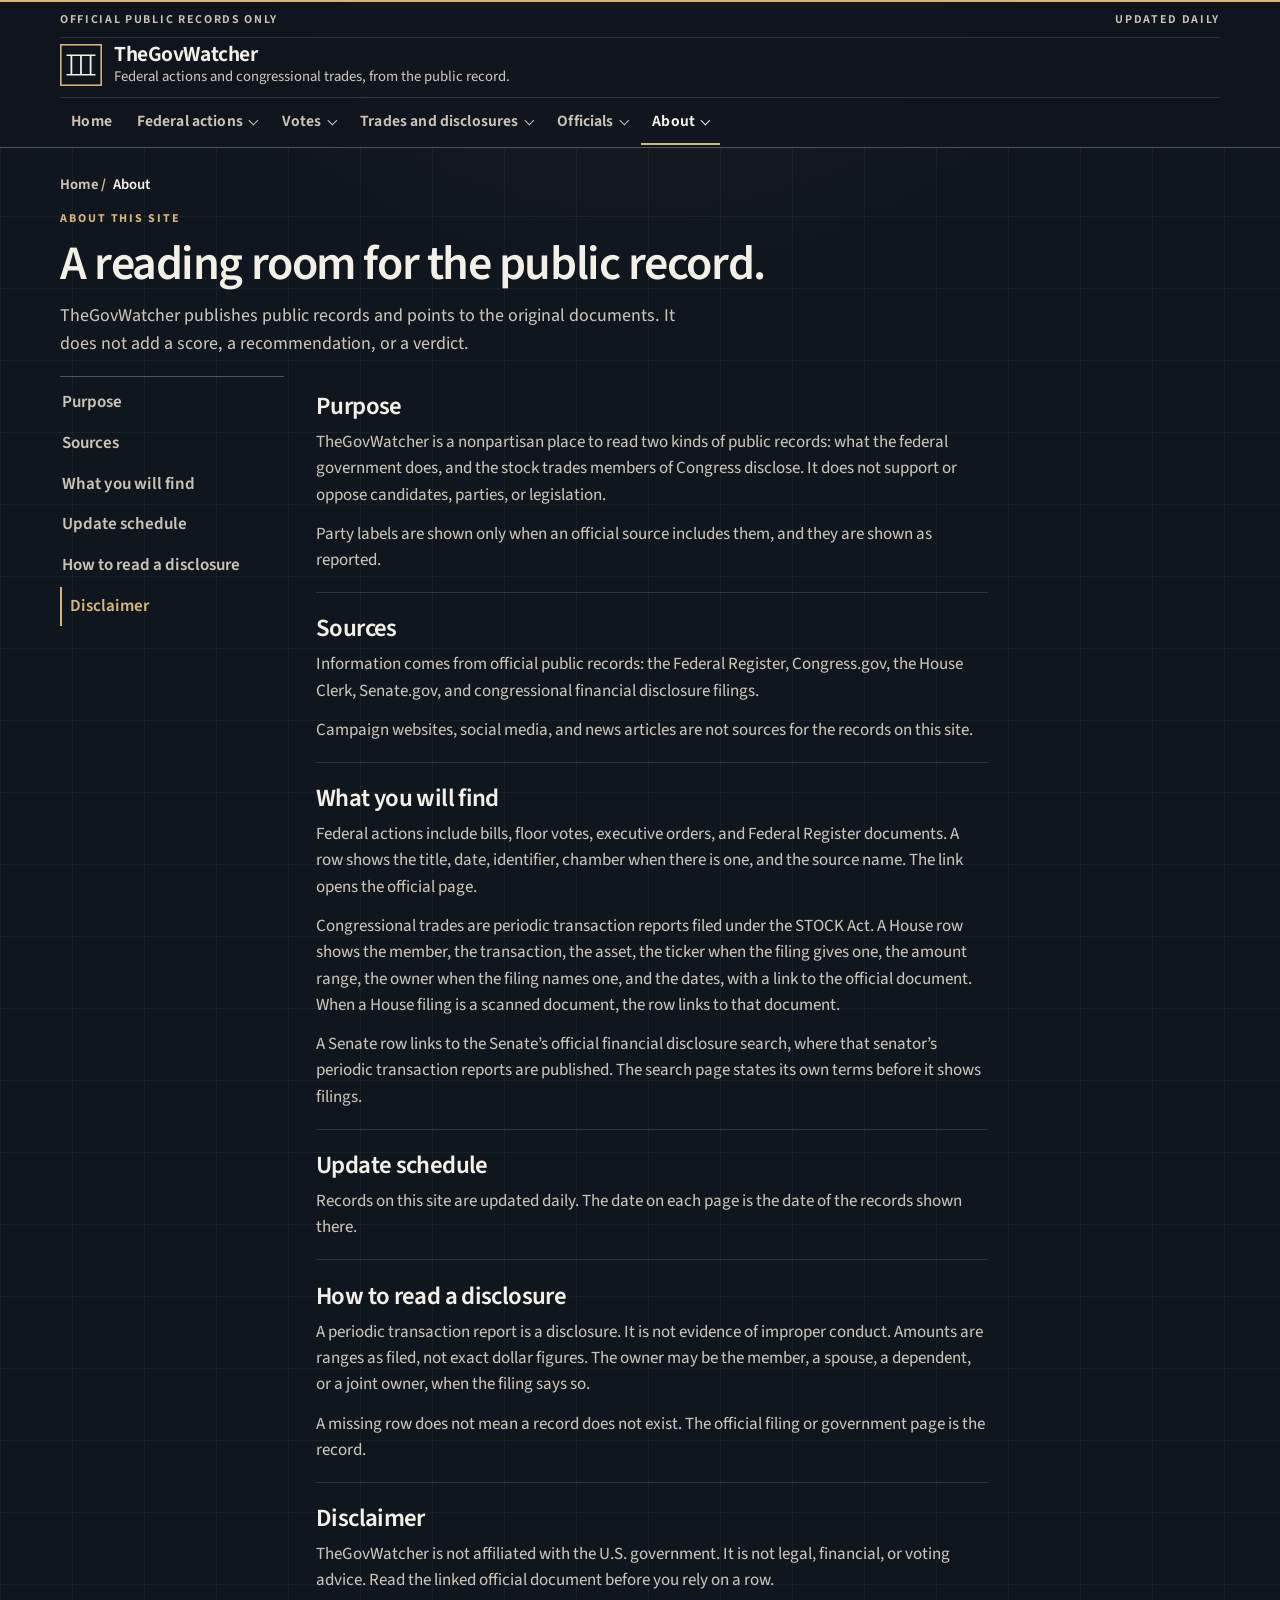
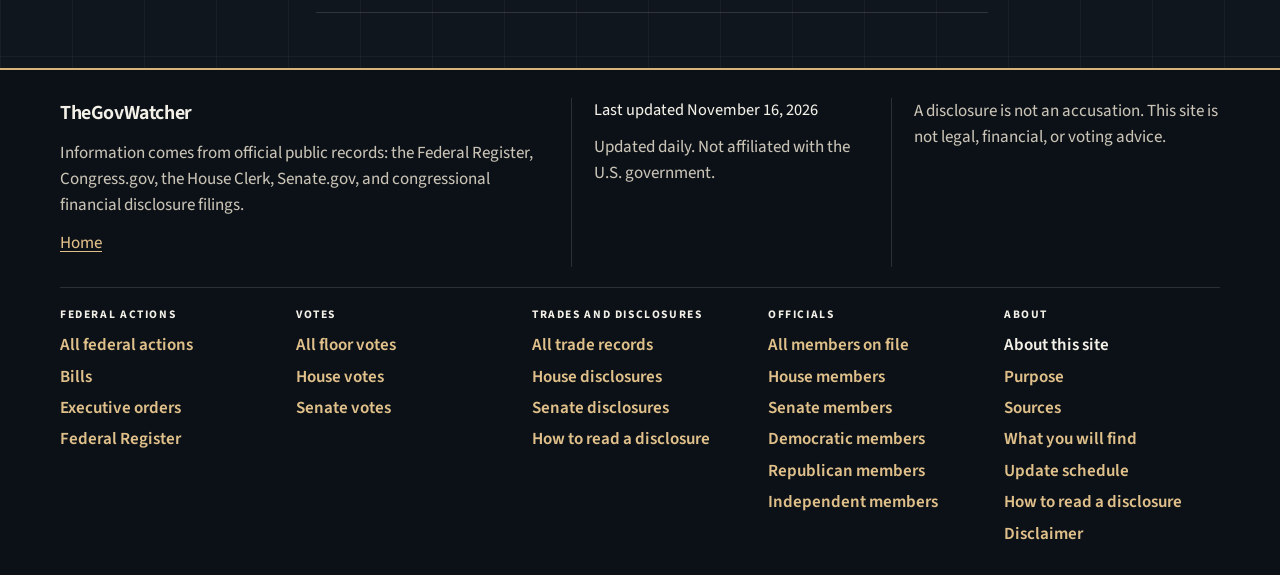
==== commit 338d1e59: "Add a section menu so every public page is easy to find. Group federal actions, votes, trades, offic" ====
--- a/docs/about.html
+++ b/docs/about.html
@@ -38,18 +38,70 @@
         <span class="nav-toggle-label">Menu</span>
       </button>
       <nav id="site-nav" class="site-nav" aria-label="Primary">
-        <a href="index.html">Home</a>
-        <a href="federal.html">Federal actions</a>
-        <a href="trades.html">Congressional trades</a>
-        <a href="about.html" aria-current="page">About</a>
+        <a class="nav-link" href="index.html" data-nav="home">Home</a>
+        <details class="nav-item" data-nav-section="federal">
+          <summary class="nav-parent">Federal actions <span class="caret" aria-hidden="true"></span></summary>
+          <div class="nav-menu" id="menu-federal">
+            <a href="federal.html" data-nav="federal">All federal actions</a>
+            <a href="federal.html?kind=bill" data-nav="bills">Bills</a>
+            <a href="federal.html?kind=executive_order" data-nav="orders">Executive orders</a>
+            <a href="federal.html?kind=federal_register" data-nav="register">Federal Register</a>
+          </div>
+        </details>
+        <details class="nav-item" data-nav-section="votes">
+          <summary class="nav-parent">Votes <span class="caret" aria-hidden="true"></span></summary>
+          <div class="nav-menu" id="menu-votes">
+            <a href="federal.html?kind=vote" data-nav="votes">All floor votes</a>
+            <a href="federal.html?kind=vote&amp;chamber=house" data-nav="votes-house">House votes</a>
+            <a href="federal.html?kind=vote&amp;chamber=senate" data-nav="votes-senate">Senate votes</a>
+          </div>
+        </details>
+        <details class="nav-item" data-nav-section="trades">
+          <summary class="nav-parent">Trades and disclosures <span class="caret" aria-hidden="true"></span></summary>
+          <div class="nav-menu" id="menu-trades">
+            <a href="trades.html" data-nav="trades">All trade records</a>
+            <a href="trades.html?chamber=house" data-nav="trades-house">House disclosures</a>
+            <a href="trades.html?chamber=senate" data-nav="trades-senate">Senate disclosures</a>
+            <a href="about.html#reading">How to read a disclosure</a>
+          </div>
+        </details>
+        <details class="nav-item" data-nav-section="officials">
+          <summary class="nav-parent">Officials <span class="caret" aria-hidden="true"></span></summary>
+          <div class="nav-menu" id="menu-officials">
+            <a href="trades.html#officials" data-nav="officials">All members on file</a>
+            <a href="trades.html?chamber=house#officials" data-nav="officials-house">House members</a>
+            <a href="trades.html?chamber=senate#officials" data-nav="officials-senate">Senate members</a>
+            <a href="trades.html?party=Democratic#officials" data-nav="officials-d">Democratic members</a>
+            <a href="trades.html?party=Republican#officials" data-nav="officials-r">Republican members</a>
+            <a href="trades.html?party=Independent#officials" data-nav="officials-i">Independent members</a>
+          </div>
+        </details>
+        <details class="nav-item" data-nav-section="about">
+          <summary class="nav-parent">About <span class="caret" aria-hidden="true"></span></summary>
+          <div class="nav-menu" id="menu-about">
+            <a href="about.html" data-nav="about">About this site</a>
+            <a href="about.html#purpose" data-nav="about-purpose">Purpose</a>
+            <a href="about.html#sources" data-nav="about-sources">Sources</a>
+            <a href="about.html#records" data-nav="about-records">What you will find</a>
+            <a href="about.html#schedule" data-nav="about-schedule">Update schedule</a>
+            <a href="about.html#reading" data-nav="about-reading">How to read a disclosure</a>
+            <a href="about.html#disclaimer" data-nav="about-disclaimer">Disclaimer</a>
+          </div>
+        </details>
       </nav>
     </div>
   </header>
 
   <main id="main" class="wrap page">
     <header class="page-head">
-      <p class="kicker">About this site</p>
-      <h1>A reading room for the public record.</h1>
+      <nav class="crumbs" aria-label="Breadcrumb">
+        <ol>
+          <li><a href="index.html">Home</a></li>
+          <li aria-current="page">About</li>
+        </ol>
+      </nav>
+      <p class="kicker" data-base-kicker="About this site">About this site</p>
+      <h1 data-base-title="A reading room for the public record.">A reading room for the public record.</h1>
       <p class="deck"><span data-site-name>TheGovWatcher</span> publishes public records and points to the original documents. It does not add a score, a recommendation, or a verdict.</p>
     </header>
 
@@ -97,23 +149,62 @@
   </main>
 
   <footer class="site-footer">
-    <div class="wrap footer-grid">
-      <div>
-        <p class="footer-brand" data-site-name>TheGovWatcher</p>
-        <p>Information comes from official public records: the Federal Register, Congress.gov, the House Clerk, Senate.gov, and congressional financial disclosure filings.</p>
+    <div class="wrap">
+      <div class="footer-grid">
+        <div>
+          <p class="footer-brand" data-site-name>TheGovWatcher</p>
+          <p>Information comes from official public records: the Federal Register, Congress.gov, the House Clerk, Senate.gov, and congressional financial disclosure filings.</p>
+          <p><a href="index.html" data-nav="home">Home</a></p>
+        </div>
+        <div>
+          <p id="site-updated" data-last-updated>Last updated …</p>
+          <p>Updated daily. Not affiliated with the U.S. government.</p>
+        </div>
+        <div>
+          <p>A disclosure is not an accusation. This site is not legal, financial, or voting advice.</p>
+        </div>
       </div>
-      <div>
-        <p id="site-updated" data-last-updated>Last updated …</p>
-        <p>Updated daily. Not affiliated with the U.S. government.</p>
-      </div>
-      <div>
-        <p>A disclosure is not an accusation. This site is not legal, financial, or voting advice.</p>
-        <nav class="footer-nav" aria-label="Footer">
-          <a href="federal.html">Federal actions</a>
-          <a href="trades.html">Congressional trades</a>
-          <a href="about.html">About</a>
-        </nav>
-      </div>
+      <nav class="footer-map" aria-label="Site map">
+        <div>
+          <p>Federal actions</p>
+          <a href="federal.html" data-nav="federal">All federal actions</a>
+          <a href="federal.html?kind=bill" data-nav="bills">Bills</a>
+          <a href="federal.html?kind=executive_order" data-nav="orders">Executive orders</a>
+          <a href="federal.html?kind=federal_register" data-nav="register">Federal Register</a>
+        </div>
+        <div>
+          <p>Votes</p>
+          <a href="federal.html?kind=vote" data-nav="votes">All floor votes</a>
+          <a href="federal.html?kind=vote&amp;chamber=house" data-nav="votes-house">House votes</a>
+          <a href="federal.html?kind=vote&amp;chamber=senate" data-nav="votes-senate">Senate votes</a>
+        </div>
+        <div>
+          <p>Trades and disclosures</p>
+          <a href="trades.html" data-nav="trades">All trade records</a>
+          <a href="trades.html?chamber=house" data-nav="trades-house">House disclosures</a>
+          <a href="trades.html?chamber=senate" data-nav="trades-senate">Senate disclosures</a>
+          <a href="about.html#reading">How to read a disclosure</a>
+        </div>
+        <div>
+          <p>Officials</p>
+          <a href="trades.html#officials" data-nav="officials">All members on file</a>
+          <a href="trades.html?chamber=house#officials" data-nav="officials-house">House members</a>
+          <a href="trades.html?chamber=senate#officials" data-nav="officials-senate">Senate members</a>
+          <a href="trades.html?party=Democratic#officials" data-nav="officials-d">Democratic members</a>
+          <a href="trades.html?party=Republican#officials" data-nav="officials-r">Republican members</a>
+          <a href="trades.html?party=Independent#officials" data-nav="officials-i">Independent members</a>
+        </div>
+        <div>
+          <p>About</p>
+          <a href="about.html" data-nav="about">About this site</a>
+          <a href="about.html#purpose" data-nav="about-purpose">Purpose</a>
+          <a href="about.html#sources" data-nav="about-sources">Sources</a>
+          <a href="about.html#records" data-nav="about-records">What you will find</a>
+          <a href="about.html#schedule" data-nav="about-schedule">Update schedule</a>
+          <a href="about.html#reading" data-nav="about-reading">How to read a disclosure</a>
+          <a href="about.html#disclaimer" data-nav="about-disclaimer">Disclaimer</a>
+        </div>
+      </nav>
     </div>
   </footer>
   <script src="js/config.js"></script>
--- a/docs/css/site.css
+++ b/docs/css/site.css
@@ -132,10 +132,11 @@
   grid-template-columns: minmax(0, 1fr) auto;
   grid-template-areas:
     "utility utility"
-    "brand nav";
-  gap: 0.35rem 1.5rem;
+    "brand brand"
+    "nav nav";
+  gap: 0.35rem 1rem;
   align-items: center;
-  padding: 0.7rem 0 0.8rem;
+  padding: 0.7rem 0 0.15rem;
 }
 
 .utility {
@@ -195,28 +196,112 @@
   grid-area: nav;
   display: flex;
   flex-wrap: wrap;
-  justify-content: flex-end;
-  gap: 0.2rem 0.35rem;
-}
-
-.site-nav a {
-  color: var(--muted);
-  text-decoration: none;
-  font-weight: 620;
+  align-items: stretch;
+  gap: 0.1rem 0.15rem;
+  margin: 0.35rem 0 0;
+  padding: 0.15rem 0 0;
+  border-top: 1px solid var(--line);
+}
+
+.nav-link,
+.nav-parent {
+  display: inline-flex;
+  align-items: center;
+  justify-content: flex-start;
+  gap: 0.45rem;
+  min-height: 2.75rem;
+  margin: 0;
+  padding: 0.45rem 0.7rem;
+  border: 0;
+  border-bottom: 2px solid transparent;
+  background: transparent;
+  color: var(--muted);
+  font: inherit;
+  font-weight: 650;
   font-size: 0.98rem;
   letter-spacing: 0.01em;
-  padding: 0.45rem 0.55rem;
-  border-bottom: 1px solid transparent;
-}
-
-.site-nav a[aria-current="page"] {
+  line-height: 1.2;
+  text-align: left;
+  text-decoration: none;
+  white-space: nowrap;
+  cursor: pointer;
+  list-style: none;
+}
+
+.nav-parent::-webkit-details-marker { display: none; }
+
+.nav-parent::marker { content: ""; }
+
+.nav-link:hover,
+.nav-parent:hover,
+.nav-item[open] > .nav-parent {
+  color: var(--ink);
+}
+
+.nav-link[aria-current="page"],
+.nav-parent[aria-current="true"] {
   color: var(--ink);
   border-bottom-color: var(--accent);
 }
 
-.site-nav a:hover {
-  color: var(--ink);
-  border-bottom-color: var(--line-strong);
+.nav-item { position: relative; }
+
+.caret {
+  width: 0.42rem;
+  height: 0.42rem;
+  margin-top: -0.15rem;
+  border-right: 1.5px solid currentColor;
+  border-bottom: 1.5px solid currentColor;
+  transform: rotate(45deg);
+  flex: none;
+}
+
+.nav-item[open] > .nav-parent .caret {
+  margin-top: 0.15rem;
+  transform: rotate(225deg);
+}
+
+.nav-menu {
+  display: none;
+  position: absolute;
+  z-index: 50;
+  top: calc(100% - 2px);
+  left: 0;
+  min-width: 16.5rem;
+  padding: 0.35rem;
+  background: var(--surface);
+  border: 1px solid var(--line-strong);
+  border-top: 2px solid var(--accent);
+  box-shadow: 0 18px 40px rgba(0, 0, 0, 0.38);
+}
+
+.nav-item[open] > .nav-menu { display: grid; }
+
+.nav-item:nth-last-child(-n+2) > .nav-menu {
+  left: auto;
+  right: 0;
+}
+
+.nav-menu a {
+  display: flex;
+  align-items: center;
+  min-height: 2.75rem;
+  padding: 0.45rem 0.7rem;
+  border-left: 2px solid transparent;
+  color: var(--muted);
+  font-weight: 620;
+  text-decoration: none;
+}
+
+.nav-menu a:hover {
+  color: var(--ink);
+  background: var(--row-hover);
+}
+
+.nav-menu a[aria-current="page"] {
+  color: var(--ink);
+  border-left-color: var(--accent);
+  background: rgba(215, 181, 122, 0.1);
 }
 
 .nav-toggle {
@@ -420,6 +505,22 @@
 
 .explain-grid p { margin: 0; color: var(--muted); }
 
+.explain-links {
+  display: flex;
+  flex-wrap: wrap;
+  gap: 0.35rem 0.85rem;
+  margin-top: 0.8rem !important;
+}
+
+.explain-links a {
+  color: var(--accent-2);
+  font-weight: 680;
+  text-decoration: none;
+  border-bottom: 1px solid rgba(215, 181, 122, 0.7);
+}
+
+.explain-links a:hover { color: var(--ink); }
+
 .latest-grid {
   display: grid;
   grid-template-columns: 1fr 1fr;
@@ -513,10 +614,105 @@
 
 .page { padding: 1.6rem 0 2.6rem; }
 
+.crumbs { margin: 0 0 0.85rem; }
+
+.crumbs ol {
+  display: flex;
+  flex-wrap: wrap;
+  gap: 0.3rem 0.15rem;
+  margin: 0;
+  padding: 0;
+  list-style: none;
+  color: var(--quiet);
+  font-size: 0.92rem;
+  font-weight: 620;
+}
+
+.crumbs li {
+  display: flex;
+  align-items: center;
+  gap: 0.4rem;
+}
+
+.crumbs li + li::before {
+  content: "/";
+  color: var(--accent);
+  font-weight: 700;
+}
+
+.crumbs a {
+  color: var(--muted);
+  font-weight: 650;
+  text-decoration: none;
+}
+
+.crumbs a:hover { color: var(--ink); text-decoration: underline; }
+
+.crumbs [aria-current="page"] { color: var(--ink); }
+
 .page-head {
   max-width: 46rem;
   margin-bottom: 0.35rem;
   padding-bottom: 0.2rem;
+  scroll-margin-top: 10.5rem;
+}
+
+.section-nav {
+  display: flex;
+  flex-wrap: wrap;
+  align-items: center;
+  gap: 0.65rem 0.35rem;
+  margin: 1rem 0 0.15rem;
+  padding: 0.55rem 0;
+  border-top: 1px solid var(--line);
+  border-bottom: 1px solid var(--line);
+  scroll-margin-top: 11.5rem;
+}
+
+.section-nav-group {
+  display: flex;
+  flex-wrap: wrap;
+  align-items: center;
+  gap: 0.3rem;
+  min-width: 0;
+  scroll-margin-top: 11.5rem;
+}
+
+.section-nav-group + .section-nav-group {
+  margin-left: 0.35rem;
+  padding-left: 0.9rem;
+  border-left: 1px solid var(--line-strong);
+}
+
+.section-nav-label {
+  margin-right: 0.2rem;
+  color: var(--accent);
+  font-size: 0.72rem;
+  font-weight: 700;
+  letter-spacing: 0.12em;
+  text-transform: uppercase;
+}
+
+.section-nav a {
+  display: inline-flex;
+  align-items: center;
+  min-height: 2.4rem;
+  padding: 0.3rem 0.6rem;
+  border: 1px solid transparent;
+  color: var(--muted);
+  font-weight: 650;
+  text-decoration: none;
+}
+
+.section-nav a:hover {
+  color: var(--ink);
+  border-color: var(--line-strong);
+}
+
+.section-nav a[aria-current="page"] {
+  color: var(--ink);
+  border-color: var(--accent);
+  background: rgba(215, 181, 122, 0.1);
 }
 
 .page-head h1 {
@@ -813,7 +1009,7 @@
 
 .toc {
   position: sticky;
-  top: 7.4rem;
+  top: 11.25rem;
   align-self: start;
   display: grid;
   gap: 0.15rem;
@@ -840,7 +1036,7 @@
   padding: 0.15rem 0 1.15rem;
   margin-bottom: 0.35rem;
   border-bottom: 1px solid var(--line);
-  scroll-margin-top: 7.5rem;
+  scroll-margin-top: 11.5rem;
 }
 
 .prose h2 {
@@ -901,6 +1097,35 @@
 }
 
 .footer-nav a:hover { text-decoration: underline; }
+
+.footer-map {
+  display: grid;
+  grid-template-columns: repeat(5, minmax(0, 1fr));
+  gap: 1rem 1.25rem;
+  margin-top: 1.25rem;
+  padding-top: 1.1rem;
+  border-top: 1px solid var(--line);
+}
+
+.footer-map p {
+  margin: 0 0 0.35rem;
+  color: var(--ink);
+  font-size: 0.72rem;
+  font-weight: 700;
+  letter-spacing: 0.14em;
+  text-transform: uppercase;
+}
+
+.footer-map a {
+  display: block;
+  padding: 0.16rem 0;
+  font-weight: 620;
+  text-decoration: none;
+}
+
+.footer-map a:hover { text-decoration: underline; }
+
+.footer-map a[aria-current="page"] { color: var(--ink); }
 
 #site-updated {
   color: var(--ink);
@@ -920,6 +1145,7 @@
     padding-top: 1rem;
   }
 
+  .footer-map { grid-template-columns: 1fr 1fr; }
   .filter-panel { grid-template-columns: 1fr 1fr; }
   .field-wide { grid-column: span 2; }
   .toc {
@@ -930,6 +1156,46 @@
 }
 
 @media (max-width: 860px) {
+  .site-nav {
+    flex-direction: column;
+    align-items: stretch;
+    gap: 0;
+  }
+
+  .nav-item,
+  .nav-link,
+  .nav-parent { width: 100%; }
+
+  .nav-link,
+  .nav-parent {
+    justify-content: space-between;
+    border-bottom: 1px solid var(--line);
+  }
+
+  .nav-menu,
+  .nav-item:nth-last-child(-n+2) > .nav-menu {
+    position: static;
+    left: auto;
+    right: auto;
+    min-width: 0;
+    padding: 0 0 0.2rem 0.85rem;
+    border: 0;
+    background: transparent;
+    box-shadow: none;
+  }
+
+  .nav-menu a {
+    border-bottom: 1px solid var(--line);
+  }
+
+  .section-nav { align-items: flex-start; }
+
+  .section-nav-group + .section-nav-group {
+    margin-left: 0;
+    padding-left: 0;
+    border-left: 0;
+  }
+
   .js .nav-toggle { display: inline-flex; }
 
   .js .masthead-inner {
@@ -939,22 +1205,9 @@
       "nav nav";
   }
 
-  .js .site-nav {
-    display: none;
-    flex-direction: column;
-    align-items: stretch;
-    gap: 0;
-    padding: 0.25rem 0 0.45rem;
-    border-top: 1px solid var(--line);
-  }
+  .js .site-nav { display: none; }
 
   .js .site-nav.is-open { display: flex; }
-
-  .js .site-nav a {
-    width: 100%;
-    padding: 0.7rem 0.15rem;
-    border-bottom: 1px solid var(--line);
-  }
 
   .brand-name { font-size: 1.2rem; }
   .scroll-hint { display: block; }
@@ -969,6 +1222,7 @@
   .field-wide { grid-column: auto; }
   h1 { font-size: 2.05rem; }
   .toc { grid-template-columns: 1fr; }
+  .footer-map { grid-template-columns: 1fr; }
 }
 
 @media (prefers-reduced-motion: no-preference) {
@@ -988,7 +1242,10 @@
 
   .stat,
   .latest-item,
-  .site-nav a,
+  .nav-link,
+  .nav-parent,
+  .nav-menu a,
+  .section-nav a,
   .data-table tbody tr,
   input,
   select {
@@ -1026,6 +1283,8 @@
   .explain-grid article,
   #latest-federal,
   #latest-trades,
+  .nav-menu,
+  .section-nav,
   .table-scroll,
   .data-table th,
   .data-table td,
@@ -1058,8 +1317,16 @@
   }
 
   .site-footer { background: #fff; border-top: 2px solid #141414; }
-  .nav-toggle, .scroll-hint { display: none !important; }
-  .site-nav { display: flex !important; }
+  .nav-toggle, .scroll-hint, .caret { display: none !important; }
+  .site-nav { display: flex !important; flex-direction: column !important; }
+  .nav-menu {
+    display: flex !important;
+    flex-direction: column !important;
+    position: static !important;
+    background: #fff !important;
+    box-shadow: none !important;
+  }
+  .nav-item { display: block !important; width: 100%; }
 
   .stat-panel, .stat, .filter-panel, .explain-grid article,
   #latest-federal, #latest-trades, .table-scroll, .data-table, .empty {
